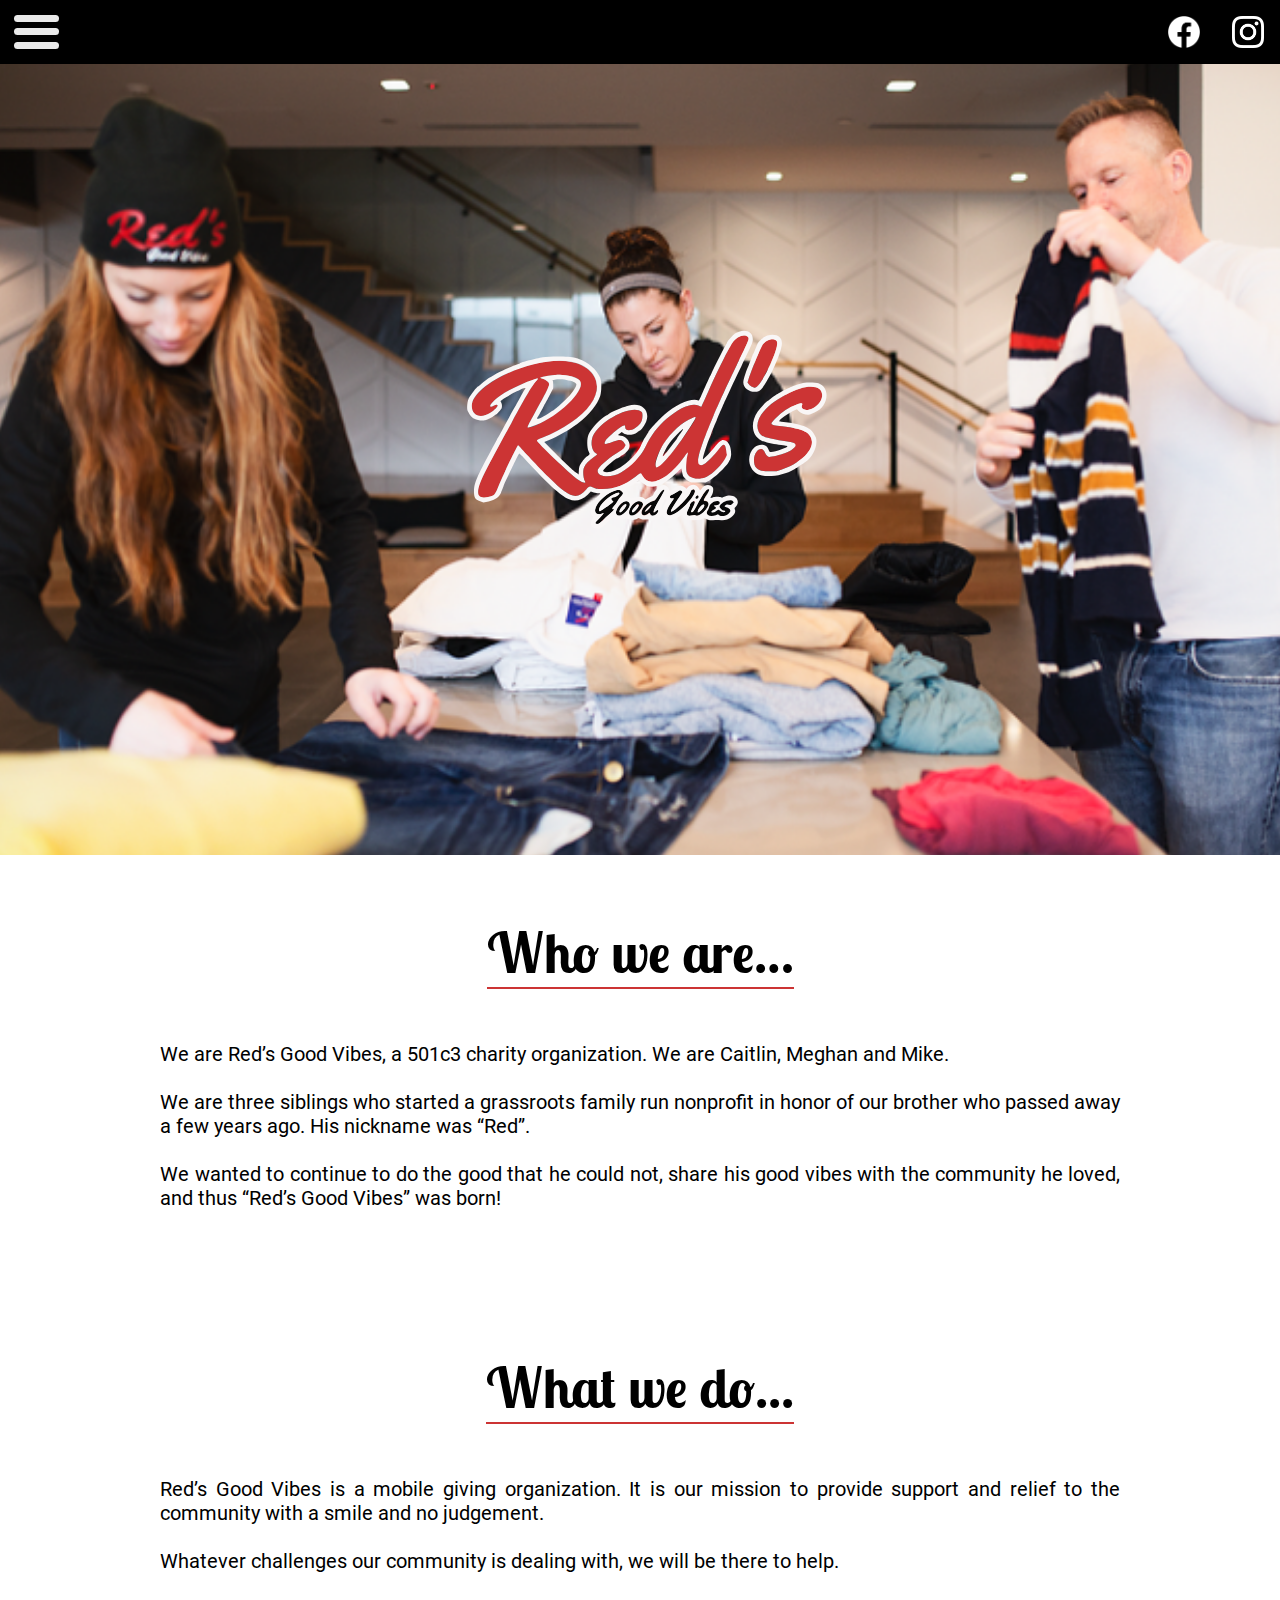
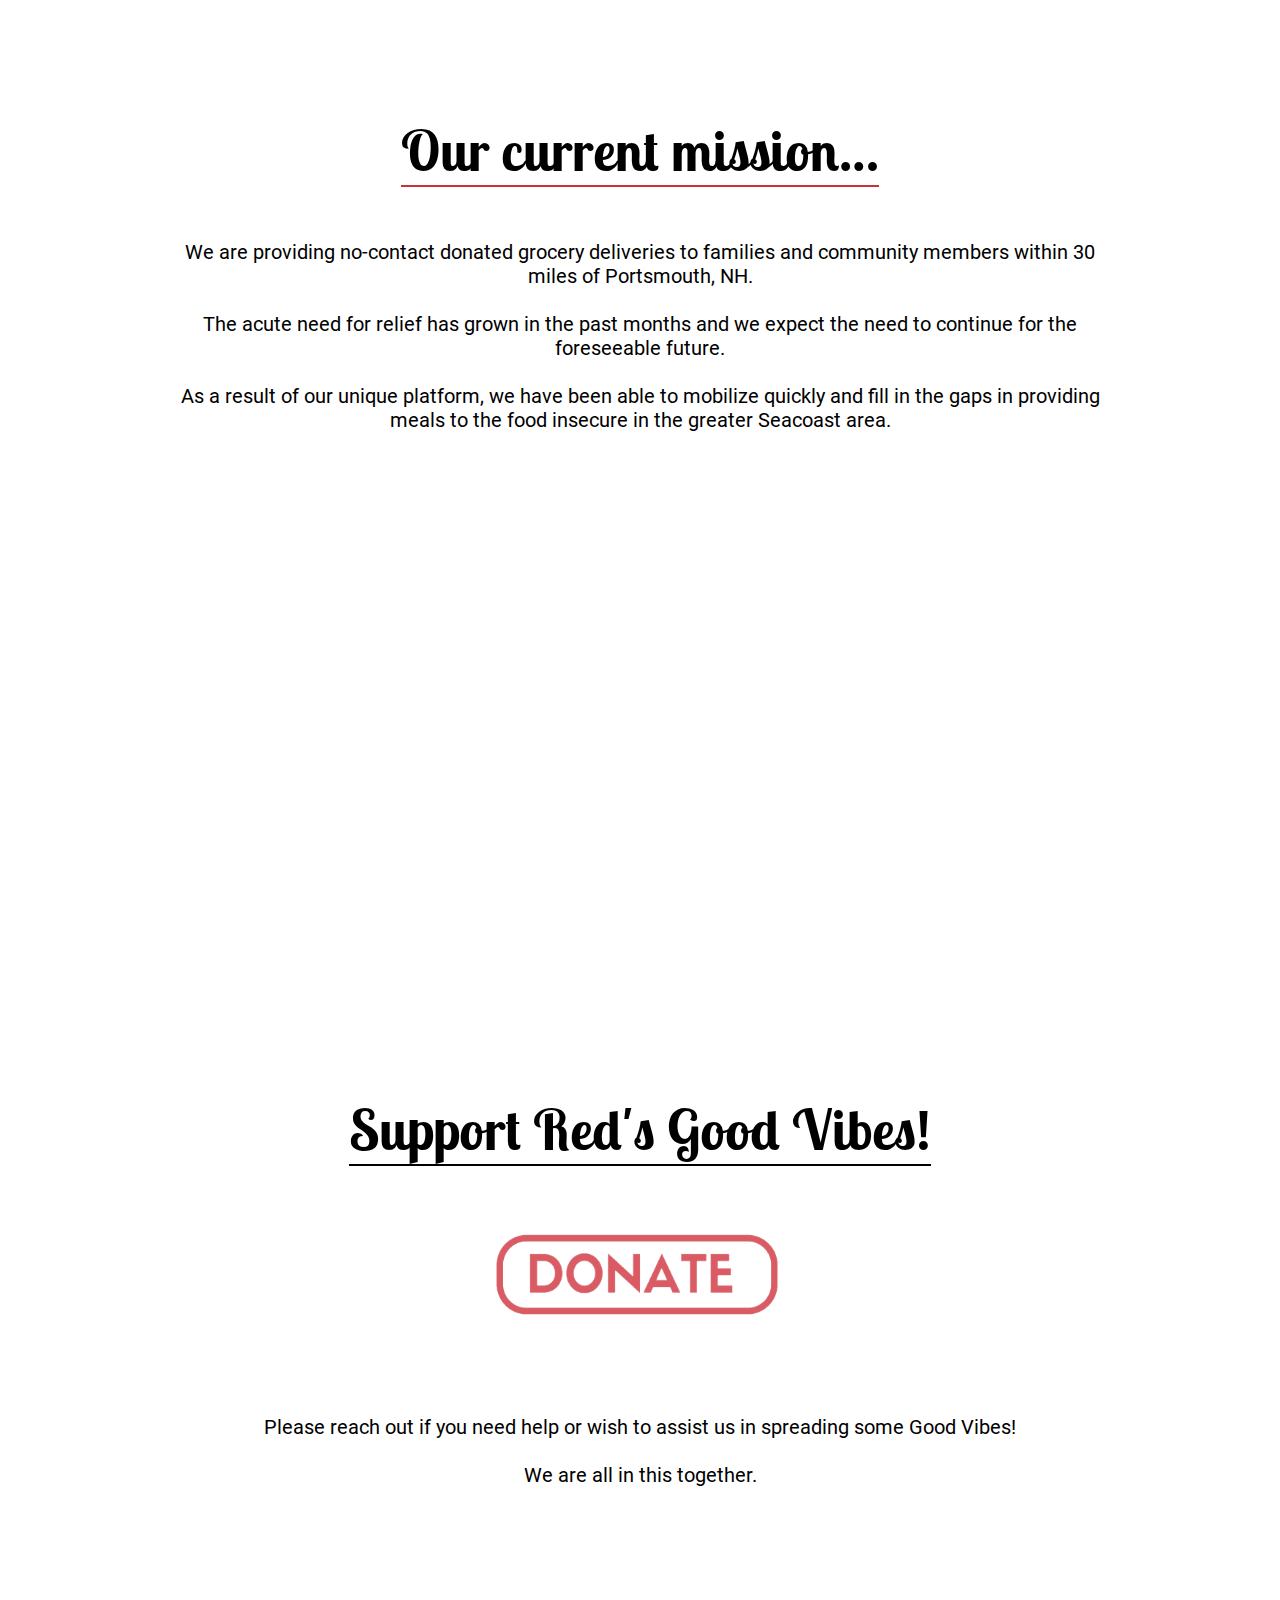
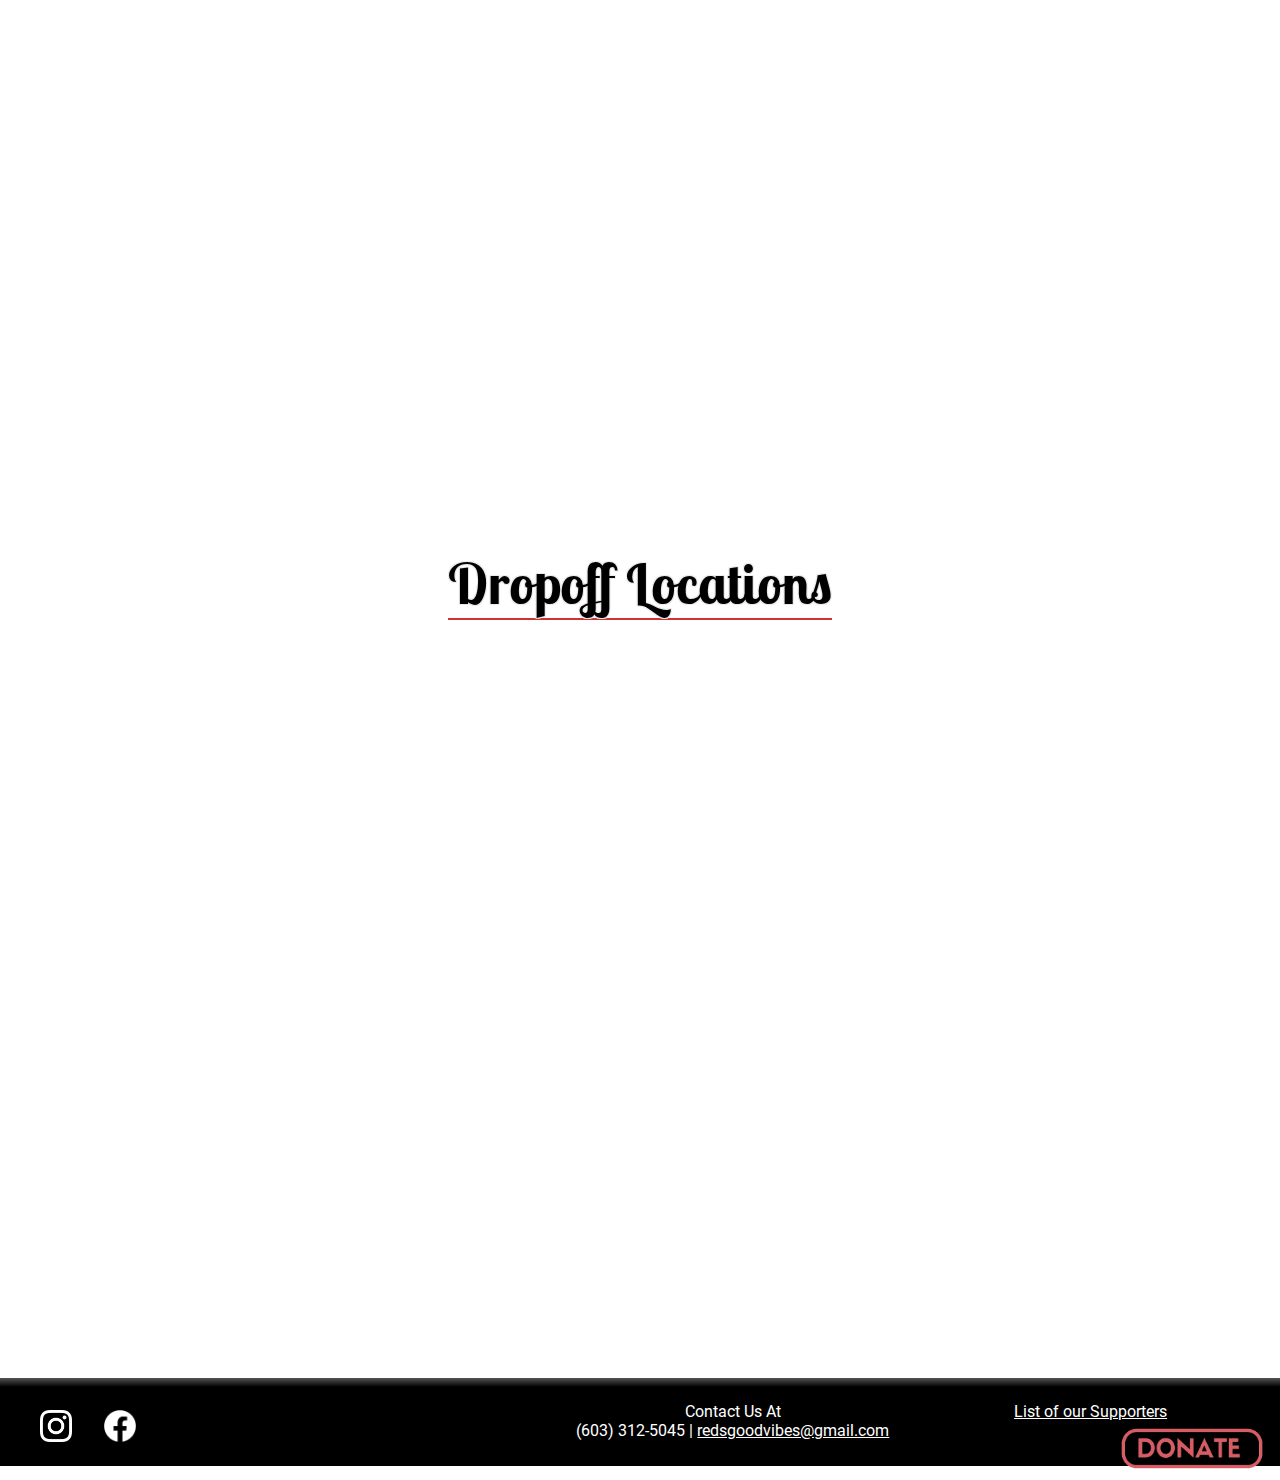
==== docs/view/index.html @ 8ad49513 "updated to current, just need to add pics" ====
<!DOCTYPE html>
<html lang="en">

<head>
	<meta charset="UTF-8">
	<meta name="viewport" content="width=device-width, initial-scale=1.0">
	<link rel="stylesheet" href="../static/css/Rollent.css">
	<link rel="stylesheet" href="../static/css/index.css">
	<link rel="stylesheet" href="../static/css/LobsterTwo.css">
	<link rel="stylesheet" href="../static/css/Roboto.css">
	<script src="../app/jquery-3.3.1.min.js"></script>
	<script src="../static/js/index.js"></script>

	<title>Red's Good Vibes</title>
</head>

<body>
	<div class="header">
		<div class="hamburger">
			<div class="bar1"></div>
			<div class="bar2"></div>
			<div class="bar3"></div>
		</div>
		<div class="socialMedia">
			<a href="https://www.instagram.com/redsgoodvibes/">
				<div class="instagram icon">
					<div class="iconBG">
						<img src="../static/media/instagramLogo.png">
					</div>
				</div>
			</a>
			<a href="https://www.facebook.com/redsgoodvibes/">
				<div class="fb icon">
					<div class="iconBG">
						<img src="../static/media/fbLogo.png">
					</div>
				</div>
			</a>
		</div>
	</div>
	<div class="overlay">
		<div class="menu">
			<a href="#">
				<div class="menuOption">
					<span class="opContent">
						Home
					</span>
				</div>
			</a>
			<a href="#whatIsRedsAnchor">
				<div class="menuOption">
					<div class="opContent">
						About Us
					</div>
				</div>
			</a>
			<a href="#donateAnchor">
				<div class="menuOption">
					<div class="opContent">
						Donate
					</div>
				</div>
			</a>
			<a href="#dropOffAnchor">
				<div class="menuOption">
					<div class="opContent">
						Dropoff Locations
					</div>
				</div>
			</a>
		</div>
	</div>
	<div class="content">
		<div class="parallax img1">
			<div class="logo">
			</div>
			<div id="whatIsRedsAnchor"></div>
		</div>
		<div id="whatIsReds" class="article">
			<div class="articleTitle">
				<h1>Who we are…</h1>
			</div>
			<div class="articleContent">
				We are Red’s Good Vibes, a 501c3 charity organization. We are Caitlin, Meghan and Mike.
				<br></br>
				We are three siblings who started a grassroots family run nonprofit in honor of our brother who passed
				away a few years ago. His nickname was “Red”.
				<br></br>
				We wanted to continue to do the good that he could not, share his good vibes with the community he
				loved, and thus “Red’s Good Vibes” was born!
			</div>
			<div class="articleTitle">
				<h1>What we do...</h1>
			</div>
			<div class="articleContent">
				Red’s Good Vibes is a mobile giving organization. It is our mission to provide support and relief to the
				community with a smile and no judgement.
				<br></br>
				Whatever challenges our community is dealing with, we will be there to help.

			</div>
			<div class="articleTitle">
				<h1>Our current mission…</h1>
			</div>
			<div class="lastarticleContent">
				We are providing no-contact donated grocery deliveries to families and community members within 30 miles
				of Portsmouth, NH.
				<br></br>
				The acute need for relief has grown in the past months and we expect the need to continue for the
				foreseeable future.
				<br></br>
				As a result of our unique platform, we have been able to mobilize quickly and fill in the gaps in
				providing meals to the food insecure in the greater Seacoast area.

			</div>
		</div>
		
		<div class="parallax img3">
			<div id="donateAnchor"></div>
		</div>
		<div id="donateSoon" class="article">
			<div class="articleTitle">
				<h1>Support Red's Good Vibes!</h1>
			</div>
			<div class="lastarticleContent">
				<form action="https://www.paypal.com/cgi-bin/webscr" method="post" target="_blank">
					<input type="hidden" name="cmd" value="_donations" />
					<input type="hidden" name="business" value="redsgoodvibes@gmail.com" />
					<input type="hidden" name="currency_code" value="USD" />
					<input type="image" src="../static/media/donateButton.png" width="300px" border="0" name="submit"
						title="Thanks for your support!" alt="Donate with PayPal button" />
					<img alt="" border="0" src="https://www.paypal.com/en_US/i/scr/pixel.gif" width="1" height="1" />
				</form>
				<div class="mapText">
					Please reach out if you need help or wish to assist us in spreading some Good Vibes!
					<br></br>
					We are all in this together.

				</div>
			</div>
		</div>

		<div class="parallax img2">
			<div id="dropOffAnchor"></div>
		</div>
		<div id="whereWeStop" class="article">
			<div class="articleTitle">
				<h1>Dropoff Locations</h1>
			</div>
			<div class="mapContent">
				<div class="map">
					<iframe src="https://www.google.com/maps/d/u/7/embed?mid=1GthJNAcaEqC97C43DgUKrnaXRtfnz7YV"
						frameborder="0"></iframe>
				</div>
				<div class="mapText">

				</div>
			</div>
		</div>

		<div class="footer">
			<div class="socialMedia2">
				<a href="https://www.instagram.com/redsgoodvibes/">
					<div class="instagram icon">
						<div class="iconBG">
							<img src="../static/media/instagramLogo.png">
						</div>
					</div>
				</a>
				<a href="https://www.facebook.com/redsgoodvibes/">
					<div class="fb icon">
						<div class="iconBG">
							<img src="../static/media/fbLogo.png">
						</div>
					</div>
				</a>
			</div>
			<div class="contact">
				<div>
					Contact Us At
				</div>
				<div>
					(603) 312-5045 | <a href="mailto:redsgoodvibes@gmail.com"
						style="color: white;">redsgoodvibes@gmail.com</a>
				</div>
			</div>
			<div class="supporters">
				<a href="supporters.html" style="color: white;">List of our Supporters</a>
			</div>
			<div class="paypalButton">
				<form action="https://www.paypal.com/cgi-bin/webscr" method="post" target="_blank">
					<input type="hidden" name="cmd" value="_donations" />
					<input type="hidden" name="business" value="redsgoodvibes@gmail.com" />
					<input type="hidden" name="currency_code" value="USD" />
					<input type="image" src="../static/media/donateButton.png" width="150px" border="0" name="submit"
						title="Thanks for your support!" alt="Donate with PayPal button" />
					<img alt="" border="0" src="https://www.paypal.com/en_US/i/scr/pixel.gif" width="1" height="1" />
				</form>
			</div>
		</div>
	</div>
</body>

</html>
---- docs/static/css/Rollent.css ----
@font-face {
    font-family: 'Rollent';
    src: url('../fonts/rollent/Rollent.eot');
    src: url('../fonts/rollent/Rollent.eot?#iefix') format('embedded-opentype'),
        url('../fonts/rollent/Rollent.woff2') format('woff2'),
        url('../fonts/rollent/Rollent.woff') format('woff'),
        url('../fonts/rollent/Rollent.ttf') format('truetype'),
        url('../fonts/rollent/Rollent.svg#Rollent') format('svg');
    font-weight: normal;
    font-style: normal;
}
---- docs/static/css/index.css ----
html{
	height: 100vh;
}

body{
	margin: 0;
	height: 100%;
}
/*body::-webkit-scrollbar {
	display: none;
}*/
body {
	-ms-overflow-style: none;
}

h1{
	font-family: 'Lobster Two';
	font-size: 3.5em;
	display: inline-block;

}

.header{
	height: 4em;
	position: fixed;
	width: 100%;
	top: 0;
	background-color: black;
	z-index: 999;
}



.hamburger{
	height: 100%;
	width: 3.5em;
	top: 12.25%;
	left: .5em;
	cursor: pointer;
	overflow: hidden;
	position: relative;
}

.bar1, .bar2, .bar3 {
	width: 2.8125em;
	height: .42825em;
	background-color: #eaeaea;
	margin: auto;
	margin-top: .42825em;
	transition: 0.4s;
	border-radius: .285em;
}
.change.bar1{
	-webkit-transform: rotate(-45deg) translate(-.6855em, .7em) ;
	transform: rotate(-45deg) translate(-.6855em, .7em) ;
}
.change.bar2{
	opacity: 0;
}
.change.bar3{
	-webkit-transform: rotate(45deg) translate(-.45em, -.5em) ;
	transform: rotate(45deg) translate(-.45em, -.5em);
}

.socialMedia2 .icon{
	float: left;
	padding: 0.5em 1em 1em 1em;
	display: block;
	margin: auto;
}
.socialMedia .icon{
	float: right;
	padding:1em 1em 1em 1em;
	position: absolute;
	top: 0;
	display: block;
}
.socialMedia *{
	transition: .25s;
}
.socialMedia2 *{
	transition: .25s;
}
.icon img{
	background-color: white;
	height: 2em;
	width: 2em;
	padding: 0;
}
.instagram{
	right: 0;
}
.instagram .iconBG{
	height: 2em;
	background: radial-gradient(circle at 30% 107%, #fdf497 0%, #fdf497 5%, #fd5949 45%, #d6249f 60%, #285AEB 90%);
}
.fb{
	right: 4em;
}
.fb .iconBG{
	height: 2em;
	background-color: #4267B2;
}
.icon.instagram:hover img{
	background-color: rgba(255, 255, 255, 0);
}
.icon.fb:hover img{
	background-color: rgba(255, 255, 255, 0);
}
.overlay{
	position: fixed;
	height: 100%;
	top: 4em;
	bottom: 0;
	left: -100%;
	background-color: rgba(0, 0, 0, .5);
	min-width: min-content;
}
.overlay, .overlay *{
	transition: .5s;
	z-index: 998;
}

.overlay.change{
	left: 0;
}

.menu{
	width: 100%;
	background-color: rgb(32, 32, 32);
	padding: .25em;
	display: grid;
	box-sizing: border-box;
	grid-row-gap: .25em;

}
.menu a{
	text-decoration: none;
}
.menuOption{
	height: fit-content;
	width: 100%;
	min-width: max-content;
	margin: auto;
	margin-bottom: .2em;
	background-color: #CC3434;
	text-align: center;
	box-sizing: border-box;
	padding: .35em;
}
.menuOptionSupporters{
	height: fit-content;
	width: 11.7em;
	min-width: max-content;
	margin: auto;
	margin-bottom: .2em;
	background-color: #CC3434;
	text-align: center;
	box-sizing: border-box;
	padding: .35em;
}

.opContent{
	display: inline-block;
	font-size: 1.25em;
	color: white;
	font-family: Verdana, Geneva, Tahoma, sans-serif;
}


.logo{
	background-attachment: scroll;
	display: block;
	background-image: url("../media/redsLogo.svg");
	background-repeat: no-repeat;
	background-size: cover;
	margin: auto;
	margin-top: calc(calc(100vh - 25em) / 2);
	margin-bottom: calc(calc(90vh - 25em) / 2);
	width: 25em;
	height: 25em;
}

.parallax{
	/* Full height */
	height: 100%;
	width: 100%;
	box-sizing: border-box;
	

	/* Create the parallax scrolling effect */
	background-attachment: fixed;
	background-position: center;
	background-repeat: no-repeat;
	background-size: cover;
}
.img1{
	background-image: url('../media/web5.png');
	/*padding-top: calc(calc(100vh - 25em) / 2);*/
	contain: content;
	
}
.img2{
	background-image: url('../media/web2.png');
	padding-top: 35em;
}
.img3{
	background-image: url('../media/web9.png');
	padding-top: 35em;
	filter: blur(1px);
  -webkit-filter: blur(1px);
}

/*Article style*/

.article{
	width: 100%;
	min-height: 20em;
	height: fit-content;
}

.articleTitle{
	margin: auto;
	display: block;
	margin-bottom: 1em;
	width: max-content;
	padding-top: 1.5em;
}

.articleTitle h1{
	border-bottom: 2px solid;
}

.articleContent{
	font-size: 1.25em;
	width:75%;
	margin: auto;
	padding-bottom: 4em;
	text-align: justify;
	font-family: 'Roboto';
}
.lastarticleContent{
	font-size: 1.25em;
	width:75%;
	margin: auto;
	padding-bottom: 2em;
	text-align: center;
	font-family: 'Roboto';
}

#whatIsReds.article{
	color: black;
	background-color: white;
}
#whatIsReds .articleTitle h1{
	border-color: #CC3434;
}

#whereWeStop.article{
	color: black;
	background-color: white;
}
#whereWeStop .articleTitle h1{
	border-color: #CC3434;
	color: black;
	text-shadow: 1px 1px #eaeaea, -1px -1px #eaeaea, -1px 1px #eaeaea, 1px -1px #eaeaea;


}

.map{
	position: relative;
	padding-top: 50%;
	width: 80%;
	padding-left: 7%;
}

.map iframe{
	position: absolute;
	top: 0;
	width: 100%;
	height: 100%;
	z-index: 0;
}

.mapText{
	margin-top: 4em;
	width: 100%;
	height: fit-content;
}

.footer{
	height: 2.5em;
	width: 97.5%;
	background: linear-gradient(#555 0%, black 10%);
	padding: 1.5em;
	margin-top: 4em;
}

.paypalButton{
	float: right;
}

.contact{
	margin-left: 34%;
	float: left;
	text-align: center;
	font-family: 'Roboto';
	color: white;
}

.supporters{
	margin-left: 10%;
	float: left;
	text-align: center;
	font-family: 'Roboto';
	color: white;
}
---- docs/static/css/LobsterTwo.css ----
@font-face {
    font-family: 'Lobster Two';
    src: url('../fonts/Lobster_Two/LobsterTwo-Bold.ttf') format('truetype'),
        url('../fonts/Lobster_Two/LobsterTwo-BoldItalic.ttf') format('truetype'),
        url('../fonts/Lobster_Two/LobsterTwo-Italic.ttf') format('truetype'),
        url('../fonts/Lobster_Two/LobsterTwo-Regular.ttf') format('truetype');
    font-weight: normal;
    font-style: normal;
}
---- docs/static/css/Roboto.css ----
@font-face {
    font-family: 'Roboto';
    src: url('../fonts/Roboto/Roboto-Regular.ttf') format('truetype');
}
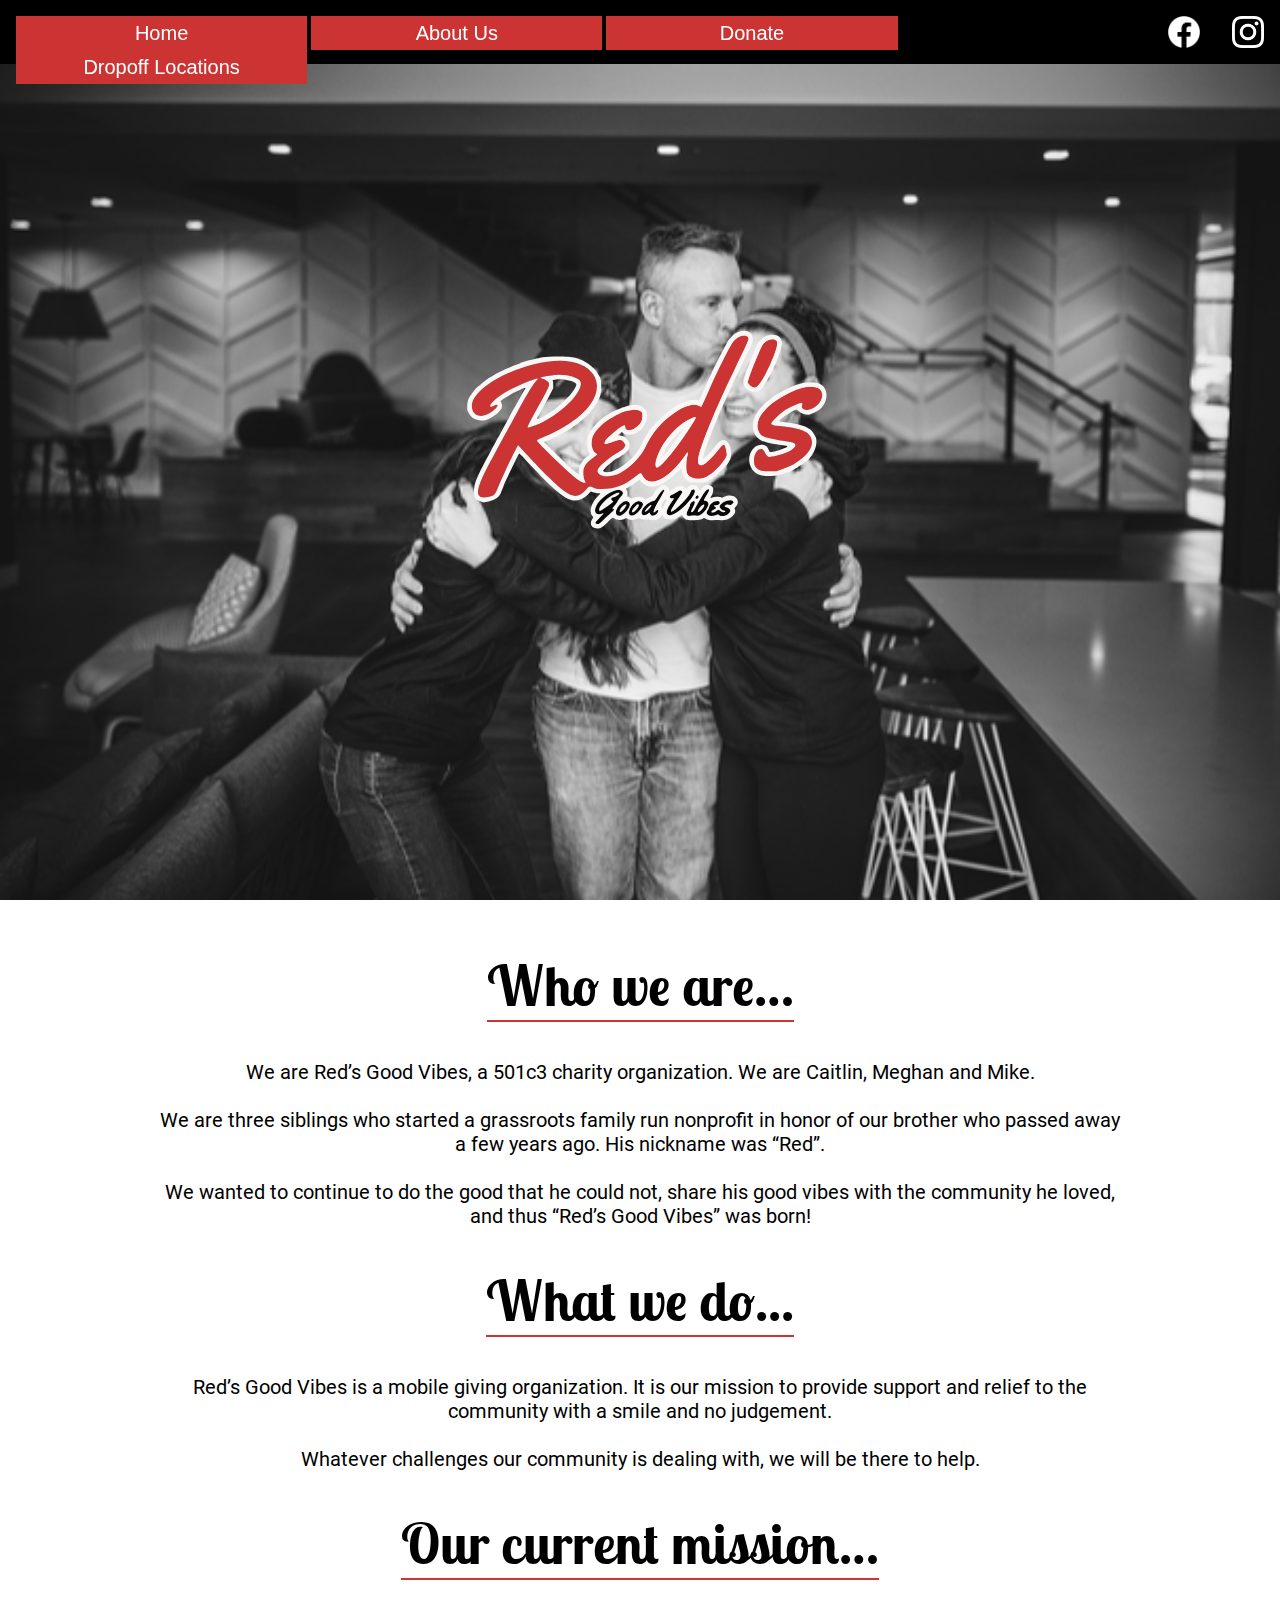
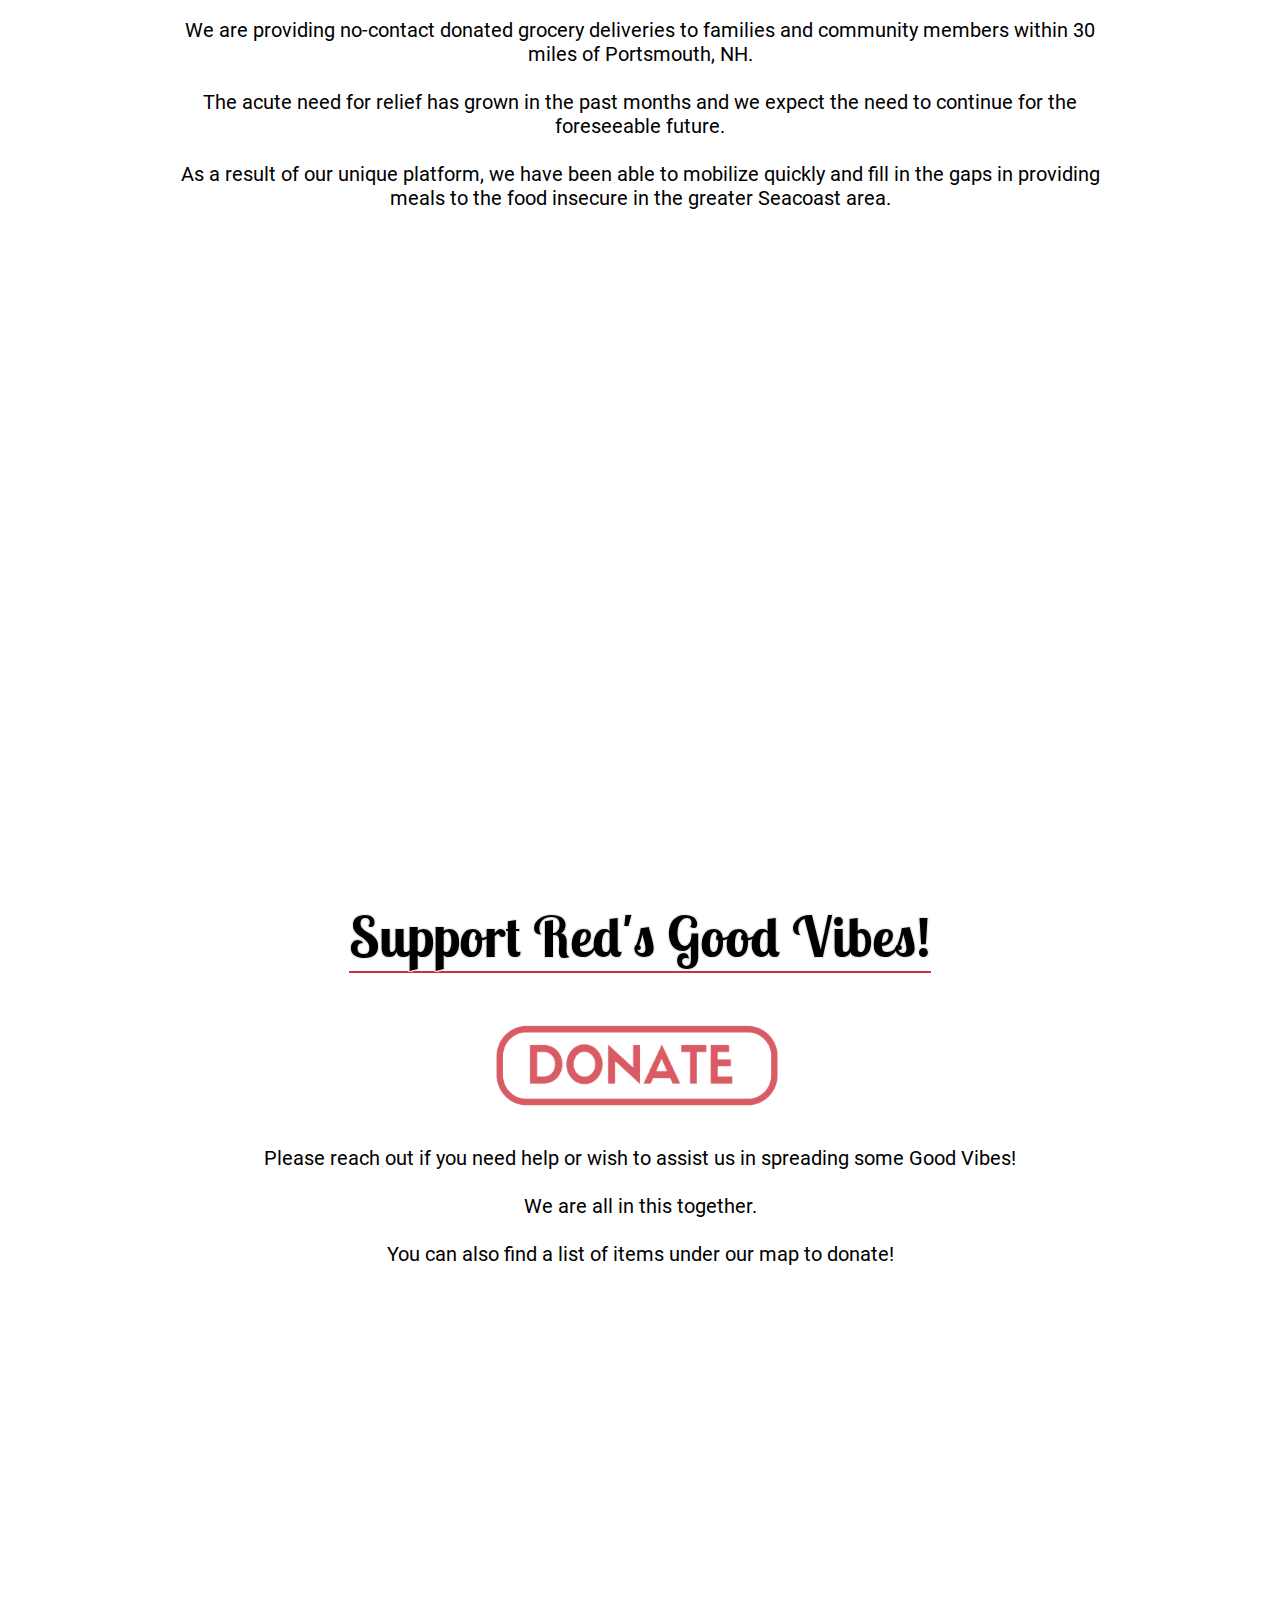
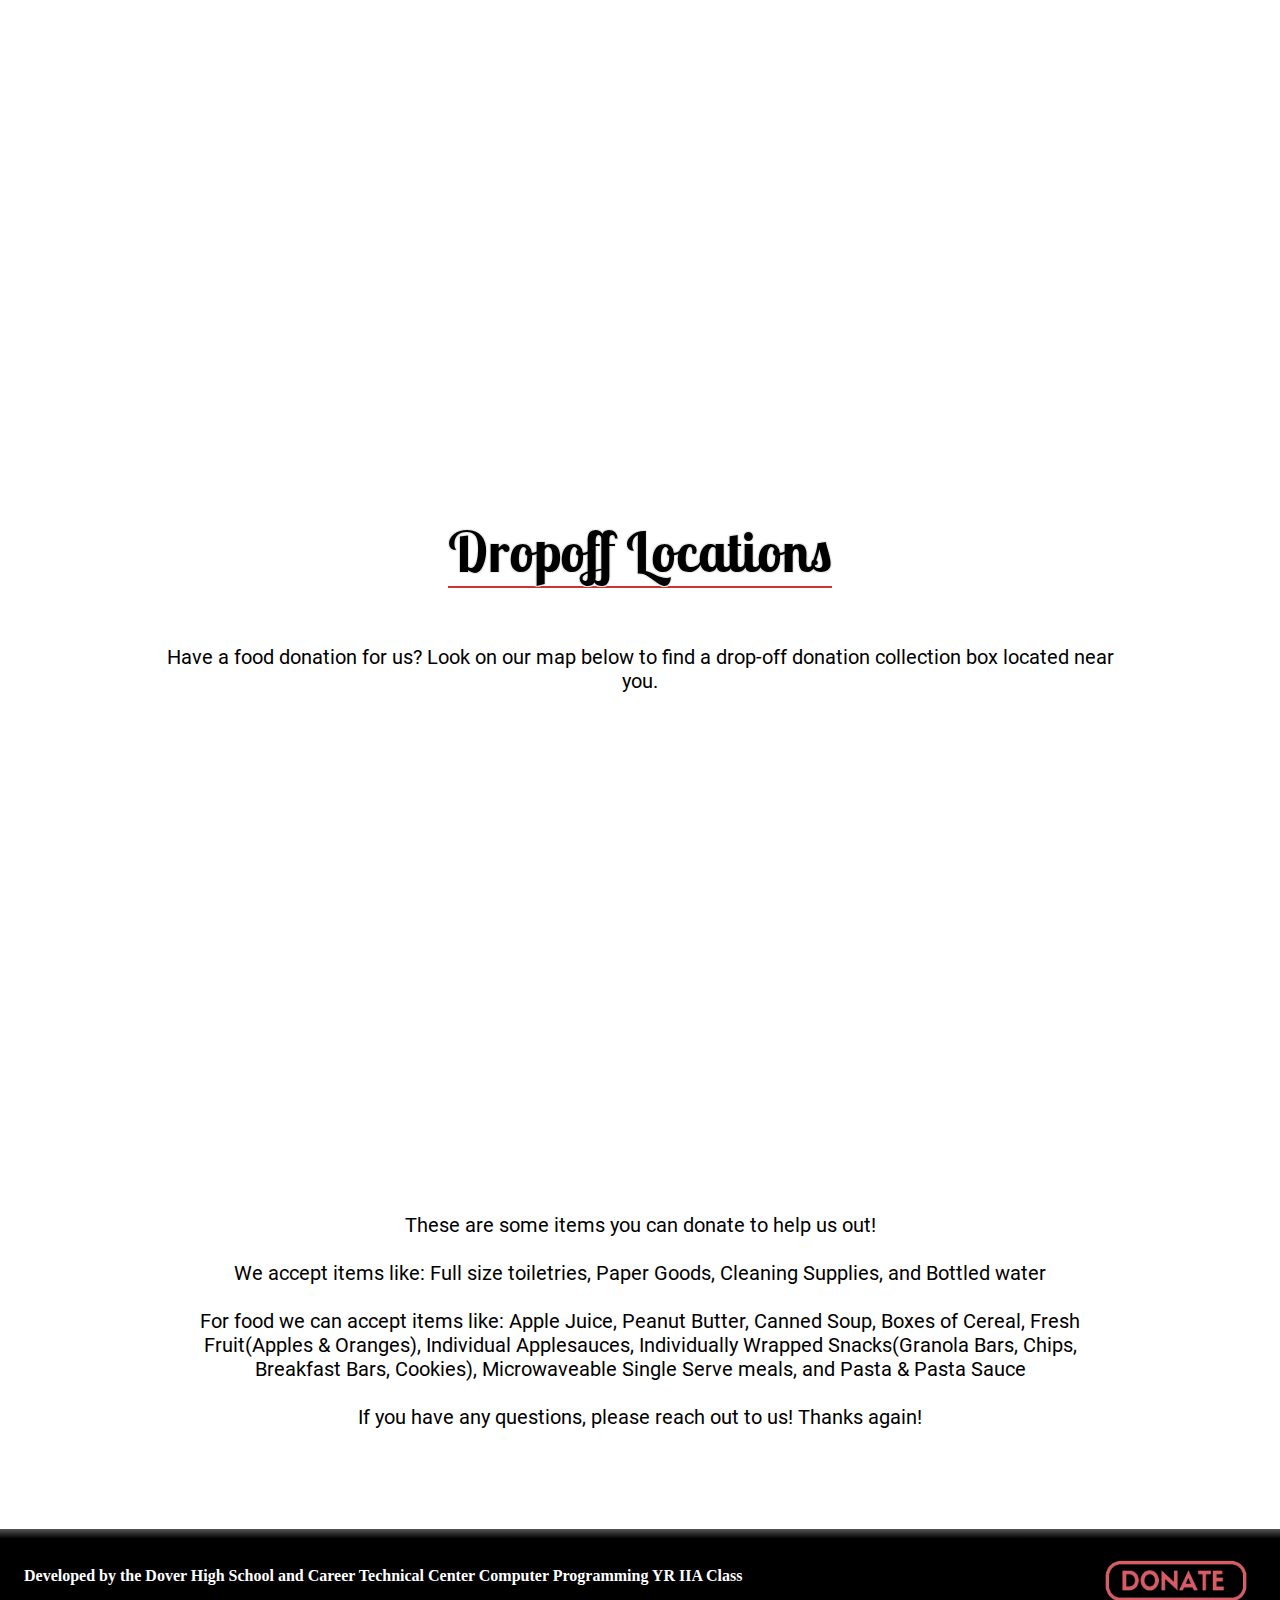
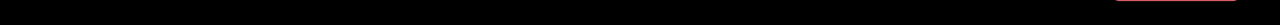
==== commit 0b8db8db: "Revert "updated to current, just need to add pics"" ====
--- a/docs/view/index.html
+++ b/docs/view/index.html
@@ -16,11 +16,40 @@
 
 <body>
 	<div class="header">
-		<div class="hamburger">
+		<!--<div class="hamburger">
 			<div class="bar1"></div>
 			<div class="bar2"></div>
 			<div class="bar3"></div>
-		</div>
+		</div> -->
+		<div class="menu">
+			<a href="#">
+				<div class="menuOption">
+					<span class="opContent">
+						Home
+					</span>
+				</div>
+			</a>
+			<a href="#whatIsRedsAnchor">
+				<div class="menuOption">
+					<div class="opContent">
+						About Us
+					</div>
+				</div>
+			</a>
+			<a href="#donateAnchor">
+					<div class="menuOption">
+						<div class="opContent">
+							Donate
+						</div>
+					</div>
+				</a>
+			<a href="#dropOffAnchor">
+				<div class="menuOption">
+					<div class="opContent">
+						Dropoff Locations
+					</div>
+				</div>
+			</a>
 		<div class="socialMedia">
 			<a href="https://www.instagram.com/redsgoodvibes/">
 				<div class="instagram icon">
@@ -38,37 +67,9 @@
 			</a>
 		</div>
 	</div>
-	<div class="overlay">
-		<div class="menu">
-			<a href="#">
-				<div class="menuOption">
-					<span class="opContent">
-						Home
-					</span>
-				</div>
-			</a>
-			<a href="#whatIsRedsAnchor">
-				<div class="menuOption">
-					<div class="opContent">
-						About Us
-					</div>
-				</div>
-			</a>
-			<a href="#donateAnchor">
-				<div class="menuOption">
-					<div class="opContent">
-						Donate
-					</div>
-				</div>
-			</a>
-			<a href="#dropOffAnchor">
-				<div class="menuOption">
-					<div class="opContent">
-						Dropoff Locations
-					</div>
-				</div>
-			</a>
-		</div>
+	<!--<div class="overlay">
+		
+		</div> -->
 	</div>
 	<div class="content">
 		<div class="parallax img1">
@@ -100,30 +101,26 @@
 
 			</div>
 			<div class="articleTitle">
-				<h1>Our current mission…</h1>
-			</div>
-			<div class="lastarticleContent">
-				We are providing no-contact donated grocery deliveries to families and community members within 30 miles
-				of Portsmouth, NH.
-				<br></br>
-				The acute need for relief has grown in the past months and we expect the need to continue for the
-				foreseeable future.
-				<br></br>
-				As a result of our unique platform, we have been able to mobilize quickly and fill in the gaps in
-				providing meals to the food insecure in the greater Seacoast area.
-
-			</div>
+					<h1>Our current mission…</h1>
+				</div>
+				<div class="lastarticleContent">
+					We are providing no-contact donated grocery deliveries to families and community members within 30 miles of Portsmouth, NH.  
+					<br></br>
+					The acute need for relief has grown in the past months and we expect the need to continue for the foreseeable future.
+					<br></br>
+					As a result of our unique platform, we have been able to mobilize quickly and fill in the gaps in providing meals to the food insecure in the greater Seacoast area.  
+	
+				</div>
 		</div>
-		
-		<div class="parallax img3">
-			<div id="donateAnchor"></div>
+		<div class="parallax img2">
+				<div id="donateAnchor"></div>
 		</div>
 		<div id="donateSoon" class="article">
 			<div class="articleTitle">
 				<h1>Support Red's Good Vibes!</h1>
 			</div>
 			<div class="lastarticleContent">
-				<form action="https://www.paypal.com/cgi-bin/webscr" method="post" target="_blank">
+				<form action="https://www.paypal.com/cgi-bin/webscr" method="post" target="_top">
 					<input type="hidden" name="cmd" value="_donations" />
 					<input type="hidden" name="business" value="redsgoodvibes@gmail.com" />
 					<input type="hidden" name="currency_code" value="USD" />
@@ -132,15 +129,20 @@
 					<img alt="" border="0" src="https://www.paypal.com/en_US/i/scr/pixel.gif" width="1" height="1" />
 				</form>
 				<div class="mapText">
-					Please reach out if you need help or wish to assist us in spreading some Good Vibes!
-					<br></br>
-					We are all in this together.
-
+						Please reach out if you need help or wish to assist us in spreading some Good Vibes!
+						<br></br>
+						We are all in this together.
+						<br></br>
+						You can also find a list of items under our map to donate!
+					   
 				</div>
 			</div>
 		</div>
 
-		<div class="parallax img2">
+
+
+
+		<div class="parallax img3">
 			<div id="dropOffAnchor"></div>
 		</div>
 		<div id="whereWeStop" class="article">
@@ -148,47 +150,28 @@
 				<h1>Dropoff Locations</h1>
 			</div>
 			<div class="mapContent">
+				<div class="mapText">
+					Have a food donation for us? Look on our map below to find a drop-off donation collection box located near you. 
+				</div>
 				<div class="map">
 					<iframe src="https://www.google.com/maps/d/u/7/embed?mid=1GthJNAcaEqC97C43DgUKrnaXRtfnz7YV"
 						frameborder="0"></iframe>
 				</div>
 				<div class="mapText">
-
+					These are some items you can donate to help us out!
+					<br></br>
+					We accept items like: Full size toiletries, Paper Goods, Cleaning Supplies, and Bottled water
+					<br></br>
+					For food we can accept items like: Apple Juice, Peanut Butter, Canned Soup, Boxes of Cereal, Fresh Fruit(Apples & Oranges), Individual Applesauces, Individually Wrapped Snacks(Granola Bars, Chips, Breakfast Bars, Cookies), Microwaveable Single Serve meals, and Pasta & Pasta Sauce 
+					<br></br>
+					If you have any questions, please reach out to us! Thanks again!
 				</div>
 			</div>
 		</div>
-
 		<div class="footer">
-			<div class="socialMedia2">
-				<a href="https://www.instagram.com/redsgoodvibes/">
-					<div class="instagram icon">
-						<div class="iconBG">
-							<img src="../static/media/instagramLogo.png">
-						</div>
-					</div>
-				</a>
-				<a href="https://www.facebook.com/redsgoodvibes/">
-					<div class="fb icon">
-						<div class="iconBG">
-							<img src="../static/media/fbLogo.png">
-						</div>
-					</div>
-				</a>
-			</div>
-			<div class="contact">
-				<div>
-					Contact Us At
-				</div>
-				<div>
-					(603) 312-5045 | <a href="mailto:redsgoodvibes@gmail.com"
-						style="color: white;">redsgoodvibes@gmail.com</a>
-				</div>
-			</div>
-			<div class="supporters">
-				<a href="supporters.html" style="color: white;">List of our Supporters</a>
-			</div>
+			<h2>Developed by the Dover High School and Career Technical Center Computer Programming YR IIA Class </h2>
 			<div class="paypalButton">
-				<form action="https://www.paypal.com/cgi-bin/webscr" method="post" target="_blank">
+				<form action="https://www.paypal.com/cgi-bin/webscr" method="post" target="_top">
 					<input type="hidden" name="cmd" value="_donations" />
 					<input type="hidden" name="business" value="redsgoodvibes@gmail.com" />
 					<input type="hidden" name="currency_code" value="USD" />
--- a/docs/static/css/index.css
+++ b/docs/static/css/index.css
@@ -20,6 +20,13 @@
 
 }
 
+h2{
+	font-size: 1em;
+	display: inline-block;
+	color:white;
+
+}
+
 .header{
 	height: 4em;
 	position: fixed;
@@ -27,10 +34,11 @@
 	top: 0;
 	background-color: black;
 	z-index: 999;
-}
-
-
-
+	
+}
+
+
+/*
 .hamburger{
 	height: 100%;
 	width: 3.5em;
@@ -62,12 +70,7 @@
 	transform: rotate(45deg) translate(-.45em, -.5em);
 }
 
-.socialMedia2 .icon{
-	float: left;
-	padding: 0.5em 1em 1em 1em;
-	display: block;
-	margin: auto;
-}
+*/
 .socialMedia .icon{
 	float: right;
 	padding:1em 1em 1em 1em;
@@ -78,9 +81,6 @@
 .socialMedia *{
 	transition: .25s;
 }
-.socialMedia2 *{
-	transition: .25s;
-}
 .icon img{
 	background-color: white;
 	height: 2em;
@@ -107,6 +107,7 @@
 .icon.fb:hover img{
 	background-color: rgba(255, 255, 255, 0);
 }
+/*
 .overlay{
 	position: fixed;
 	height: 100%;
@@ -124,15 +125,13 @@
 .overlay.change{
 	left: 0;
 }
-
+*/
 .menu{
-	width: 100%;
-	background-color: rgb(32, 32, 32);
-	padding: .25em;
-	display: grid;
+	width: 90.5%;
+	height: 4em;
+	padding:1em 1em 1em 1em;
+	display: inline-block;
 	box-sizing: border-box;
-	grid-row-gap: .25em;
-
 }
 .menu a{
 	text-decoration: none;
@@ -140,27 +139,16 @@
 .menuOption{
 	height: fit-content;
 	width: 100%;
-	min-width: max-content;
 	margin: auto;
 	margin-bottom: .2em;
 	background-color: #CC3434;
 	text-align: center;
-	box-sizing: border-box;
 	padding: .35em;
-}
-.menuOptionSupporters{
-	height: fit-content;
-	width: 11.7em;
-	min-width: max-content;
-	margin: auto;
-	margin-bottom: .2em;
-	background-color: #CC3434;
-	text-align: center;
-	box-sizing: border-box;
-	padding: .35em;
+	display: table-cell;
 }
 
 .opContent{
+	width: 14em;
 	display: inline-block;
 	font-size: 1.25em;
 	color: white;
@@ -195,20 +183,22 @@
 	background-size: cover;
 }
 .img1{
-	background-image: url('../media/web5.png');
+	background-image: url('../media/web11 bw.png');
 	/*padding-top: calc(calc(100vh - 25em) / 2);*/
 	contain: content;
 	
 }
 .img2{
-	background-image: url('../media/web2.png');
-	padding-top: 35em;
-}
-.img3{
-	background-image: url('../media/web9.png');
+	background-image: url('../media/web5.png');
 	padding-top: 35em;
 	filter: blur(1px);
-  -webkit-filter: blur(1px);
+  	-webkit-filter: blur(1px);
+}
+.img3{
+	background-image: url('../media/web2.png');
+	padding-top: 45em;
+	filter: blur(1px);
+  	-webkit-filter: blur(1px);
 }
 
 /*Article style*/
@@ -222,9 +212,7 @@
 .articleTitle{
 	margin: auto;
 	display: block;
-	margin-bottom: 1em;
-	width: max-content;
-	padding-top: 1.5em;
+	width: max-content; 
 }
 
 .articleTitle h1{
@@ -235,19 +223,40 @@
 	font-size: 1.25em;
 	width:75%;
 	margin: auto;
+	text-align: center;
+	font-family: 'Roboto';
+}
+.lastarticleContent{
+	font-size: 1.25em;
+	width:75%;
+	margin: auto;
+	padding-bottom: 2em;
+	text-align: center;
+	font-family: 'Roboto';
+}
+
+.mapContent{
+	font-size: 1.25em;
+	width:75%;
+	margin: auto;
 	padding-bottom: 4em;
 	text-align: justify;
 	font-family: 'Roboto';
 }
-.lastarticleContent{
-	font-size: 1.25em;
-	width:75%;
-	margin: auto;
-	padding-bottom: 2em;
-	text-align: center;
-	font-family: 'Roboto';
-}
-
+
+#whatIsRedsAnchor{
+	visibility: hidden;
+	padding-bottom: 4.5%;
+}
+#dropOffAnchor{
+	visibility: hidden;
+	padding-bottom: 2.5%;
+}
+
+#donateAnchor{
+	visibility: hidden;
+	padding-bottom: 4.2%;
+}
 #whatIsReds.article{
 	color: black;
 	background-color: white;
@@ -264,15 +273,17 @@
 	border-color: #CC3434;
 	color: black;
 	text-shadow: 1px 1px #eaeaea, -1px -1px #eaeaea, -1px 1px #eaeaea, 1px -1px #eaeaea;
-
-
+}
+#donateSoon .articleTitle h1{
+	border-color: #CC3434;
+	color: black;
+	text-shadow: 1px 1px #eaeaea, -1px -1px #eaeaea, -1px 1px #eaeaea, 1px -1px #eaeaea;
 }
 
 .map{
 	position: relative;
 	padding-top: 50%;
-	width: 80%;
-	padding-left: 7%;
+	width: 100%;
 }
 
 .map iframe{
@@ -284,35 +295,21 @@
 }
 
 .mapText{
-	margin-top: 4em;
+	margin-top: 1em;
 	width: 100%;
 	height: fit-content;
+	margin-bottom: 1em;
+	text-align: center;
 }
 
 .footer{
-	height: 2.5em;
-	width: 97.5%;
+	height: 6em;
+	width: 100%;
 	background: linear-gradient(#555 0%, black 10%);
+	box-sizing: border-box;
 	padding: 1.5em;
-	margin-top: 4em;
 }
 
 .paypalButton{
 	float: right;
-}
-
-.contact{
-	margin-left: 34%;
-	float: left;
-	text-align: center;
-	font-family: 'Roboto';
-	color: white;
-}
-
-.supporters{
-	margin-left: 10%;
-	float: left;
-	text-align: center;
-	font-family: 'Roboto';
-	color: white;
 }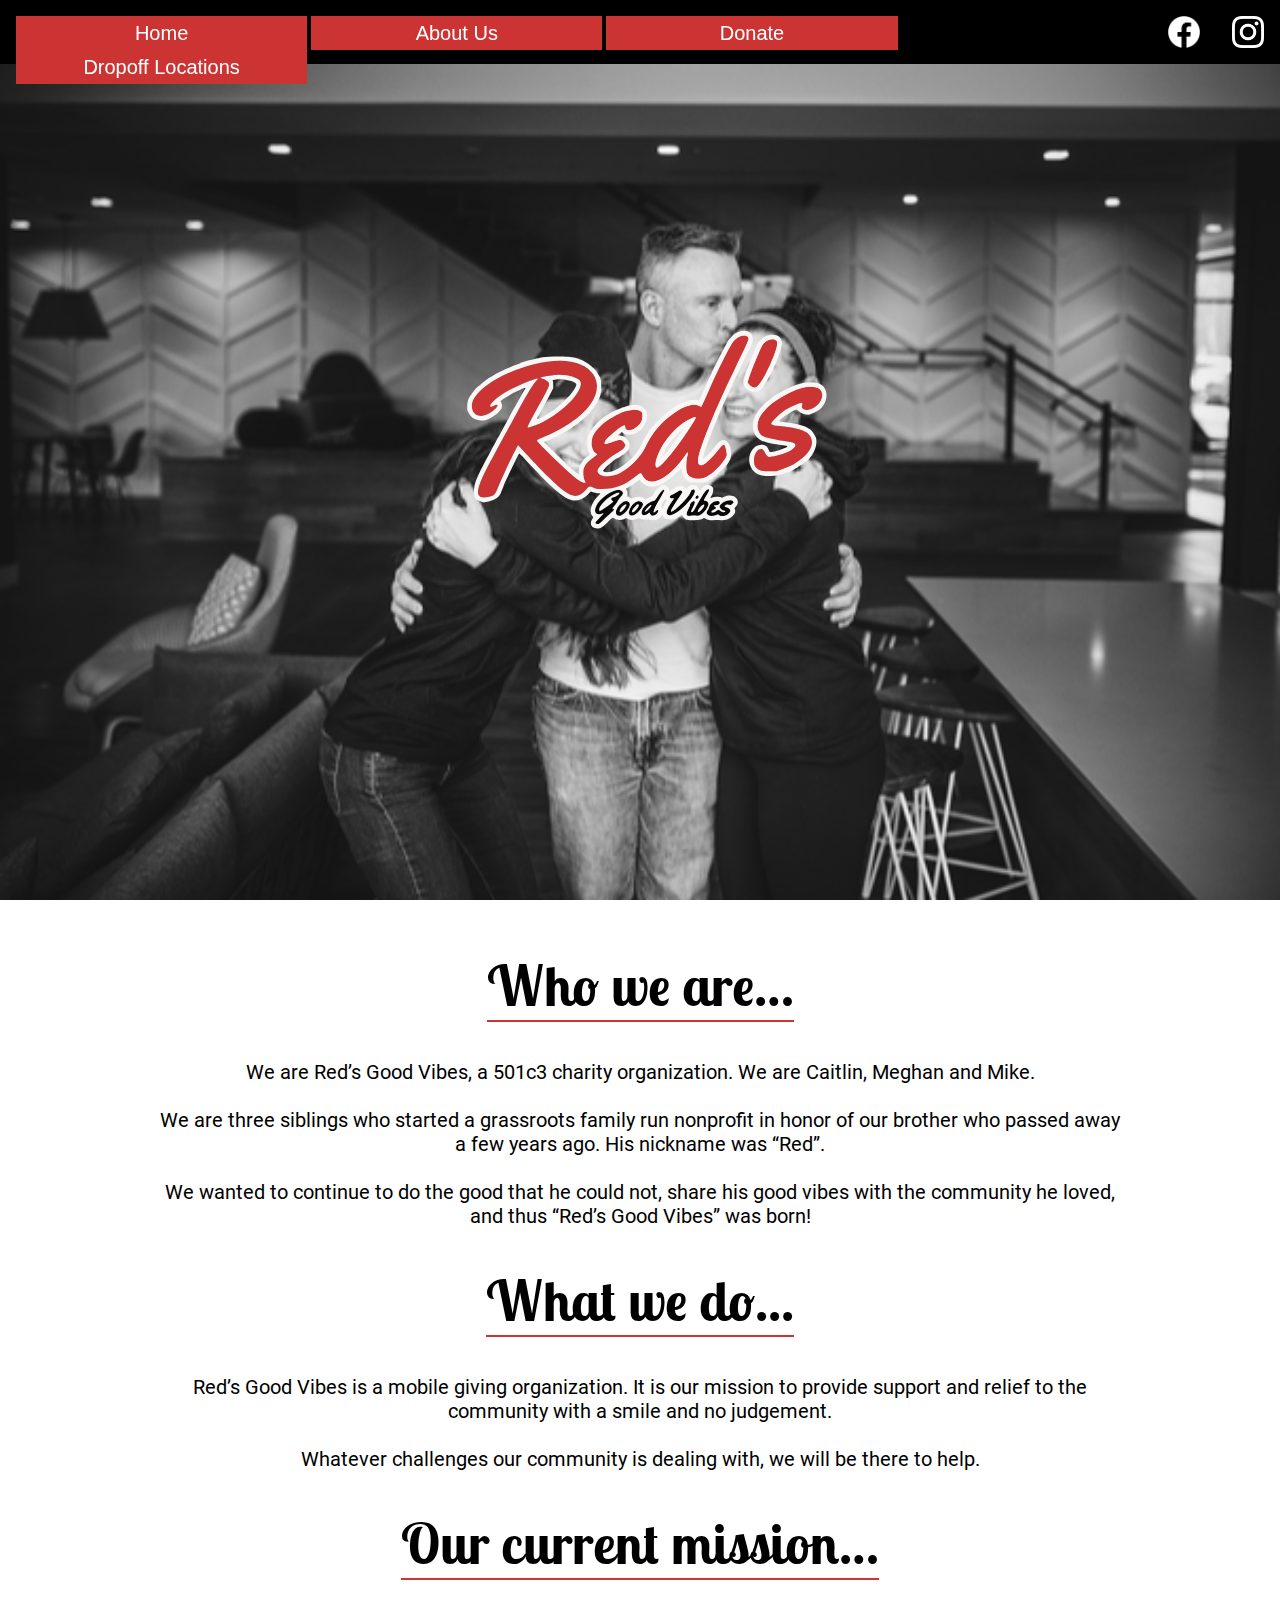
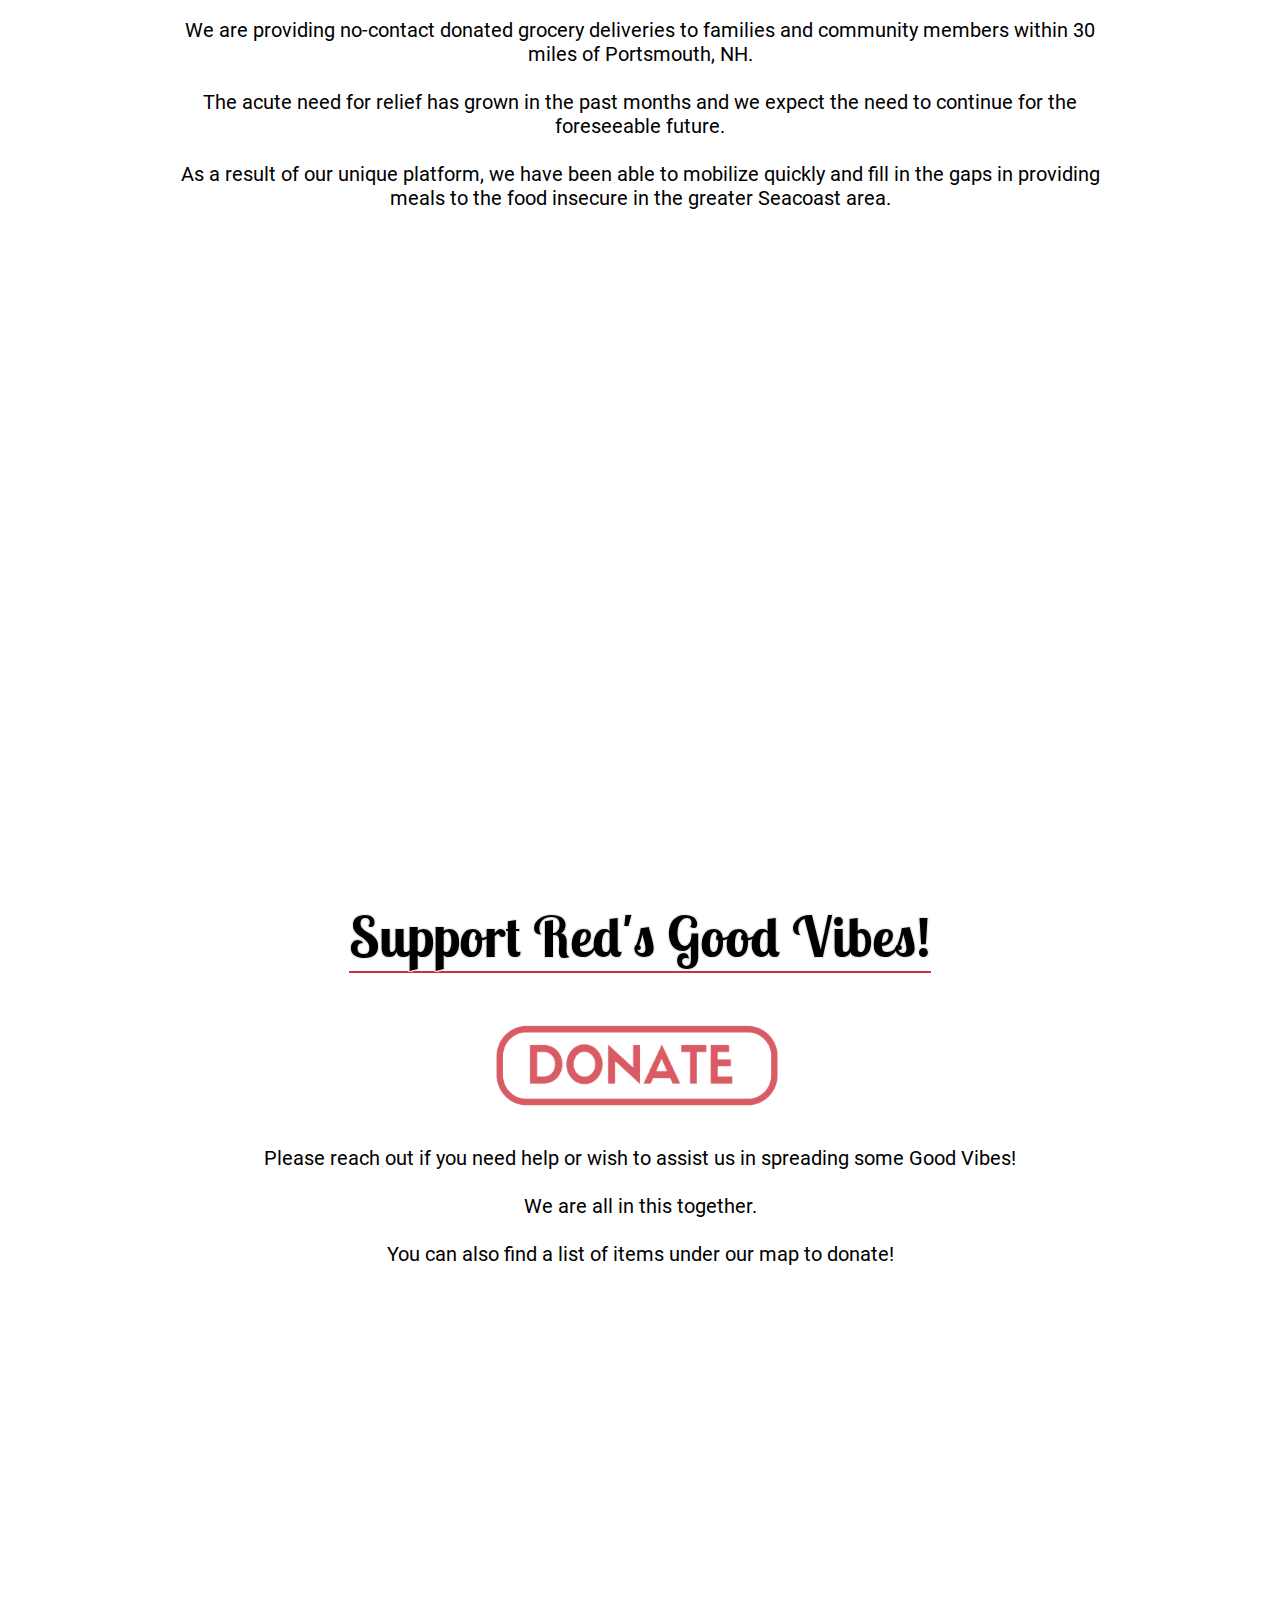
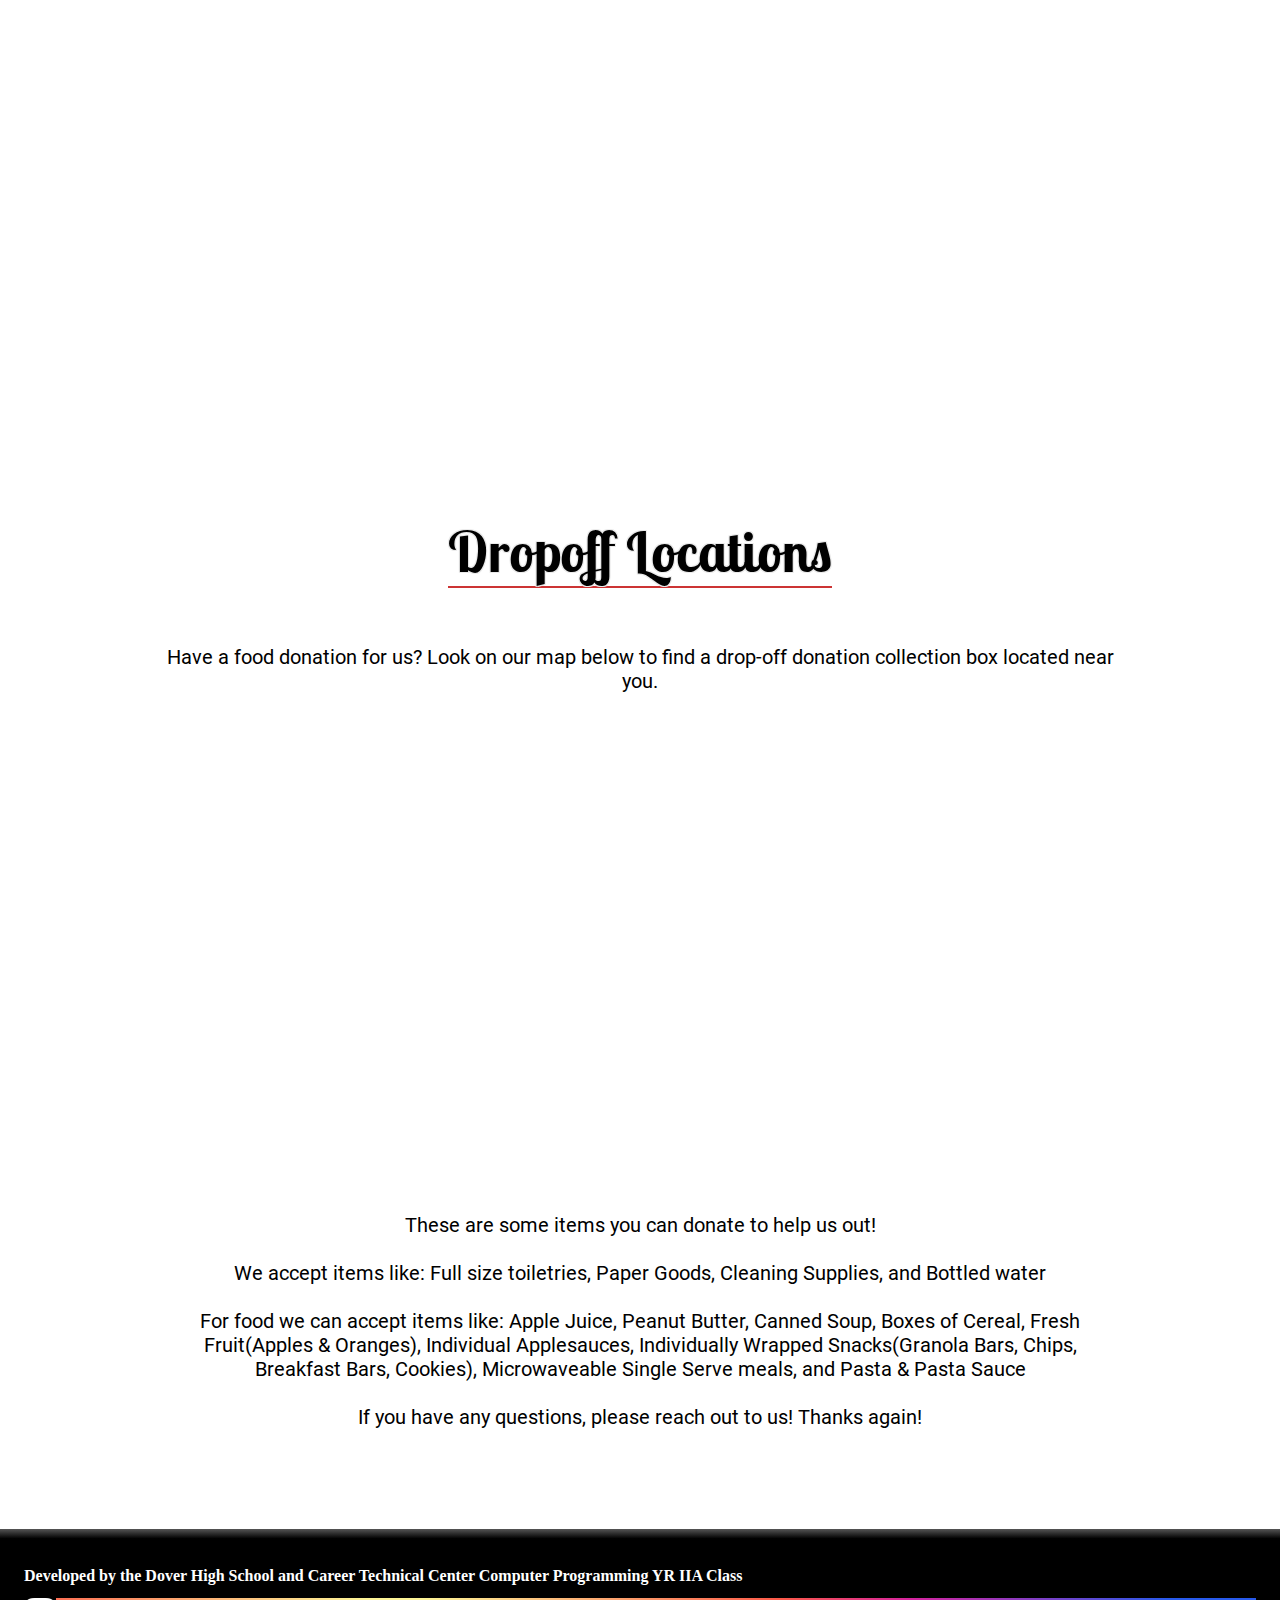
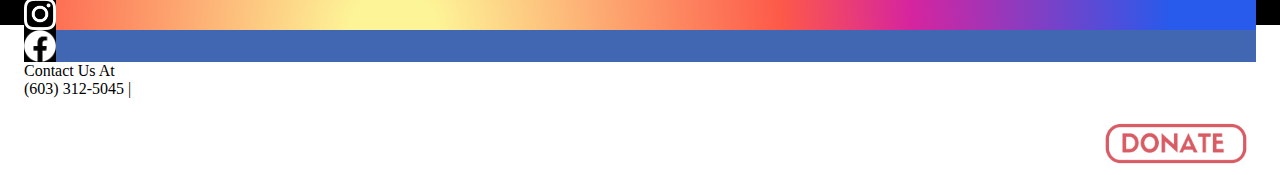
==== commit 03a93477: "fixed..." ====
--- a/docs/view/index.html
+++ b/docs/view/index.html
@@ -169,9 +169,39 @@
 			</div>
 		</div>
 		<div class="footer">
+
 			<h2>Developed by the Dover High School and Career Technical Center Computer Programming YR IIA Class </h2>
+
+			<div class="socialMedia2">
+				<a href="https://www.instagram.com/redsgoodvibes/">
+					<div class="instagram icon">
+						<div class="iconBG">
+							<img src="../static/media/instagramLogo.png">
+						</div>
+					</div>
+				</a>
+				<a href="https://www.facebook.com/redsgoodvibes/">
+					<div class="fb icon">
+						<div class="iconBG">
+							<img src="../static/media/fbLogo.png">
+						</div>
+					</div>
+				</a>
+			</div>
+			<div class="contact">
+				<div>
+					Contact Us At
+				</div>
+				<div>
+					(603) 312-5045 | <a href="mailto:redsgoodvibes@gmail.com"
+						style="color: white;">redsgoodvibes@gmail.com</a>
+				</div>
+			</div>
+			<div class="supporters">
+				<a href="supporters.html" style="color: white;">List of our Supporters</a>
+			</div>
 			<div class="paypalButton">
-				<form action="https://www.paypal.com/cgi-bin/webscr" method="post" target="_top">
+				<form action="https://www.paypal.com/cgi-bin/webscr" method="post" target="_blank">
 					<input type="hidden" name="cmd" value="_donations" />
 					<input type="hidden" name="business" value="redsgoodvibes@gmail.com" />
 					<input type="hidden" name="currency_code" value="USD" />
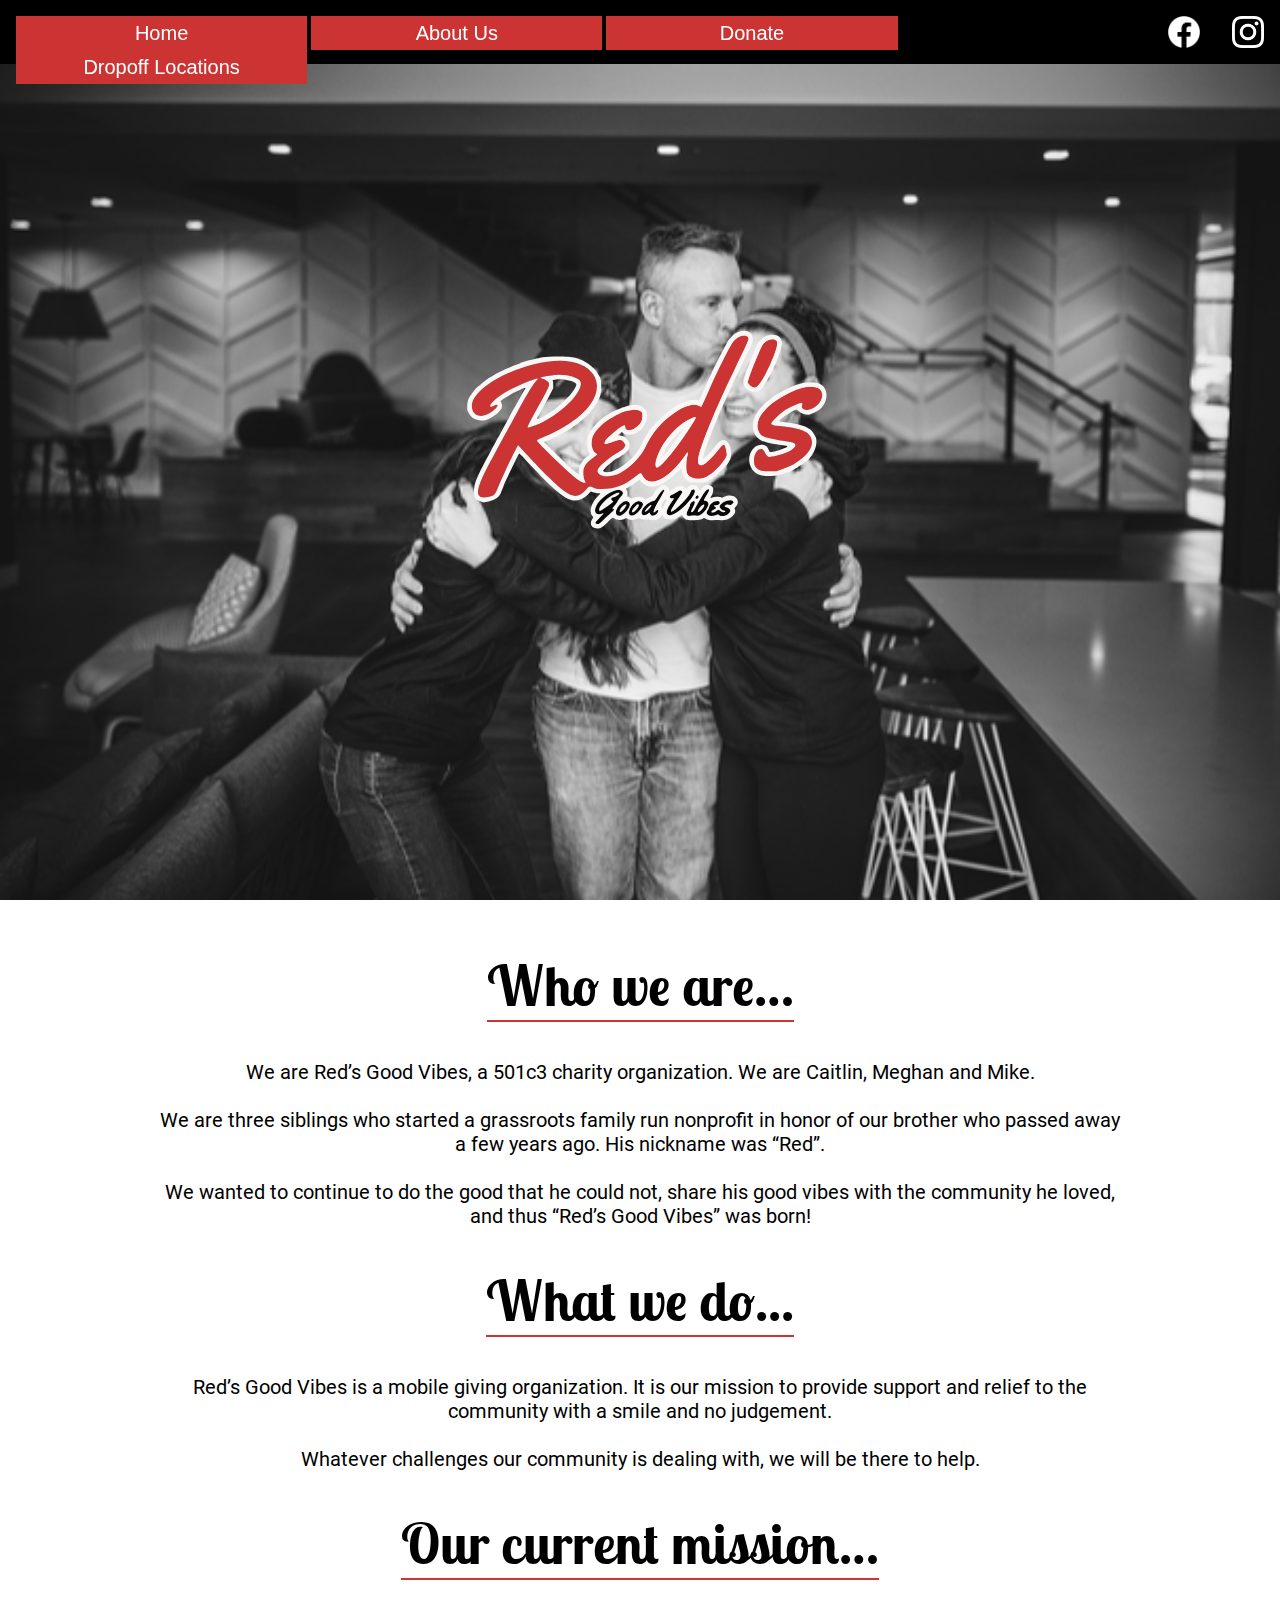
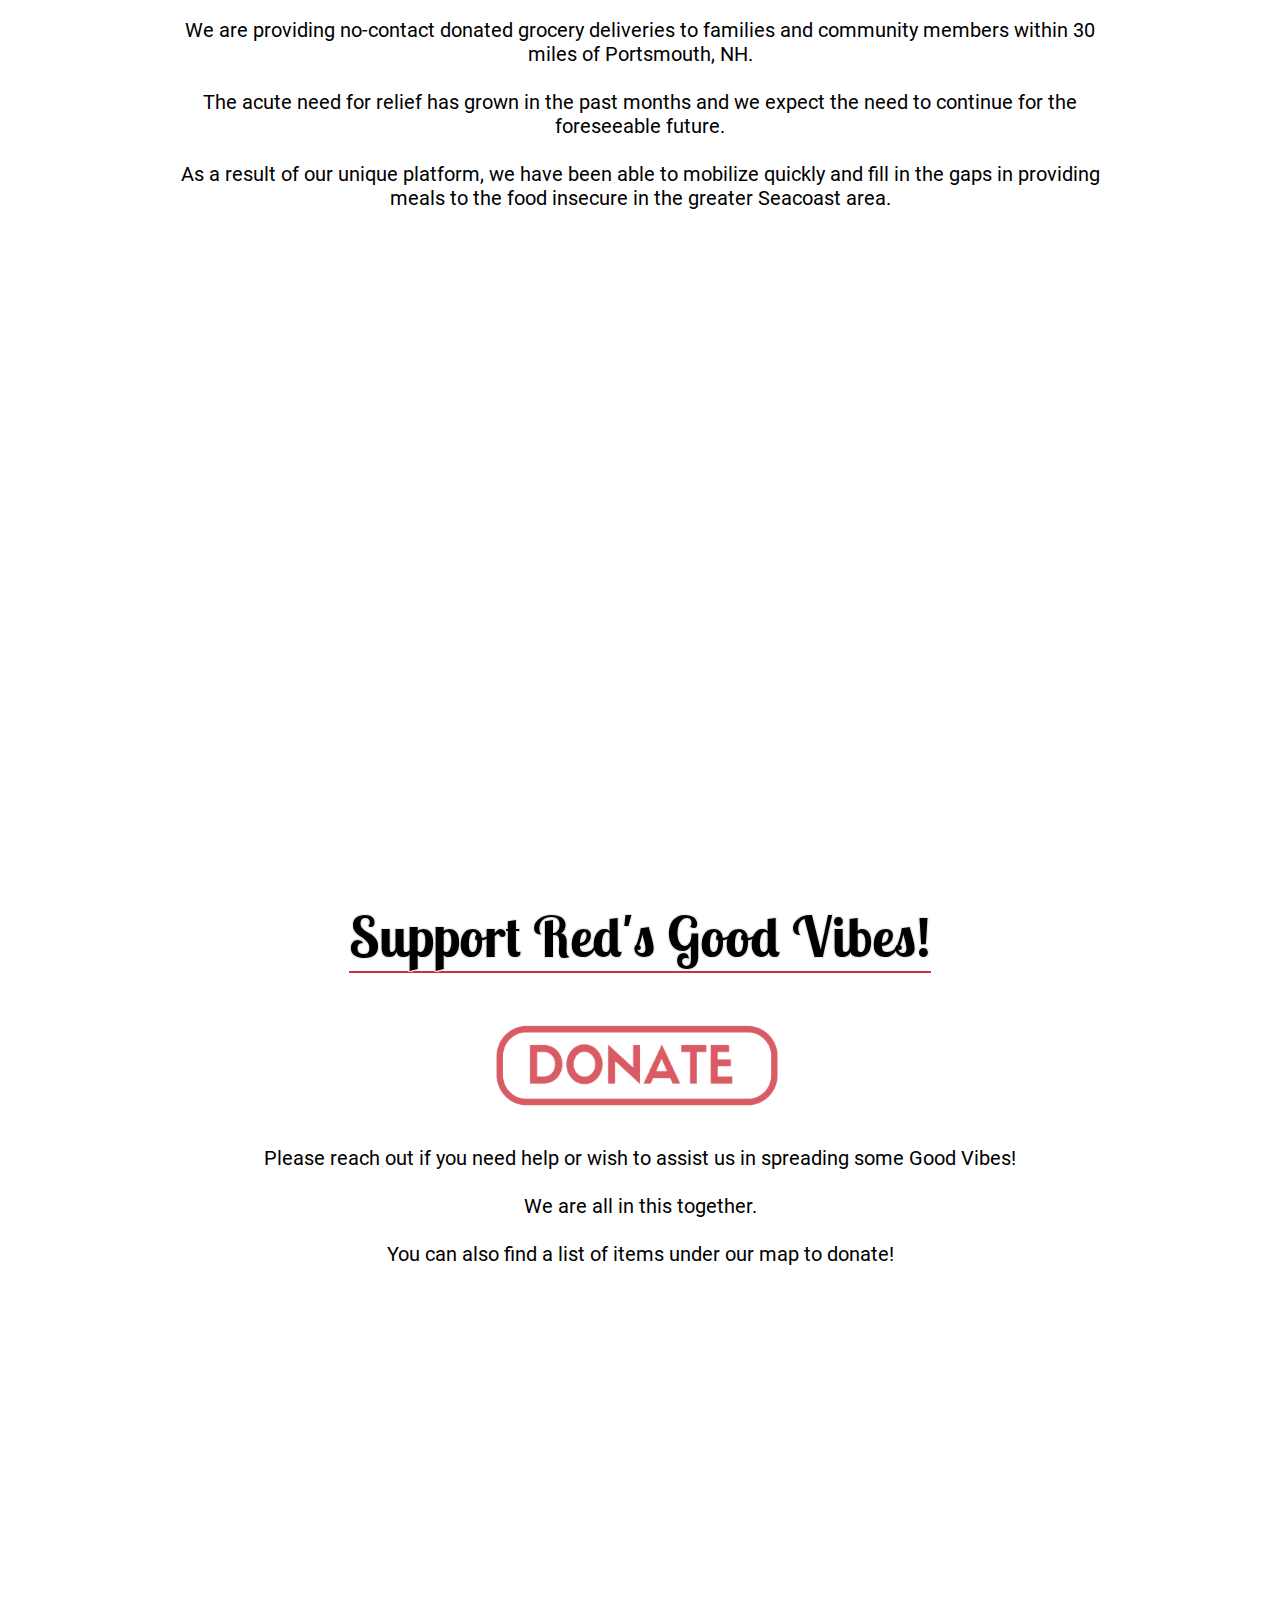
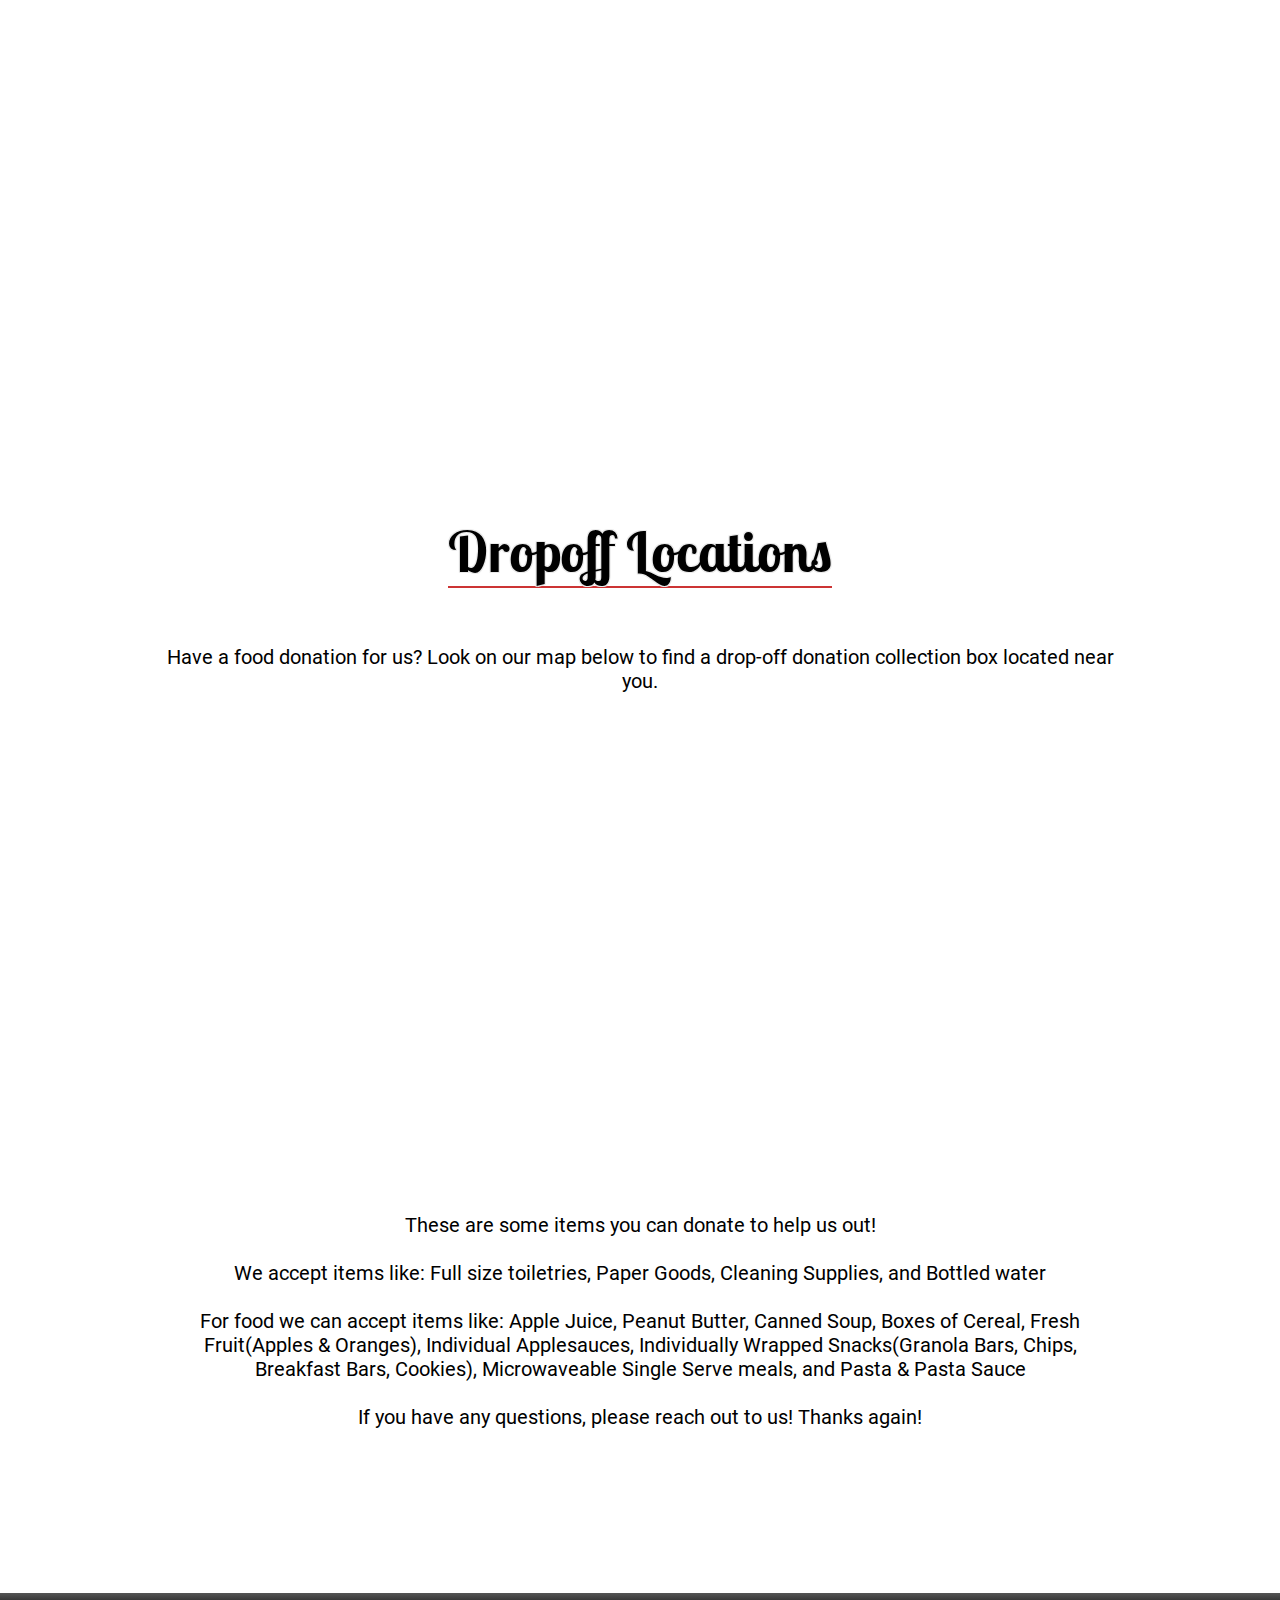
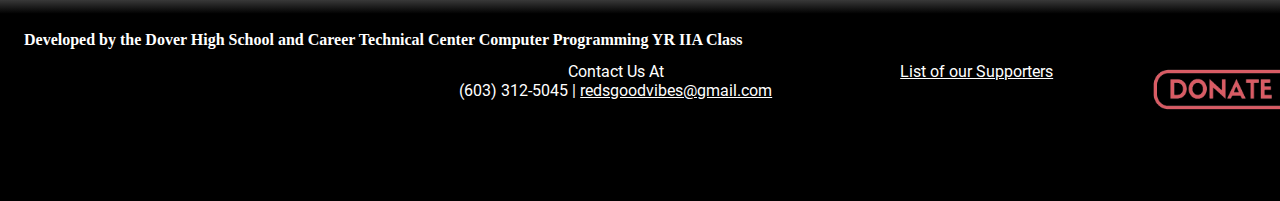
==== commit 932cc168: "aaaaaa" ====
--- a/docs/view/index.html
+++ b/docs/view/index.html
@@ -172,7 +172,7 @@
 
 			<h2>Developed by the Dover High School and Career Technical Center Computer Programming YR IIA Class </h2>
 
-			<div class="socialMedia2">
+			<div class="socialMedia">
 				<a href="https://www.instagram.com/redsgoodvibes/">
 					<div class="instagram icon">
 						<div class="iconBG">
--- a/docs/static/css/index.css
+++ b/docs/static/css/index.css
@@ -303,13 +303,29 @@
 }
 
 .footer{
-	height: 6em;
+	height: 10em;
 	width: 100%;
 	background: linear-gradient(#555 0%, black 10%);
-	box-sizing: border-box;
 	padding: 1.5em;
+	margin-top: 4em;
 }
 
 .paypalButton{
 	float: right;
+}
+
+.contact{
+	margin-left: 34%;
+	float: left;
+	text-align: center;
+	font-family: 'Roboto';
+	color: white;
+}
+
+.supporters{
+	margin-left: 10%;
+	float: left;
+	text-align: center;
+	font-family: 'Roboto';
+	color: white;
 }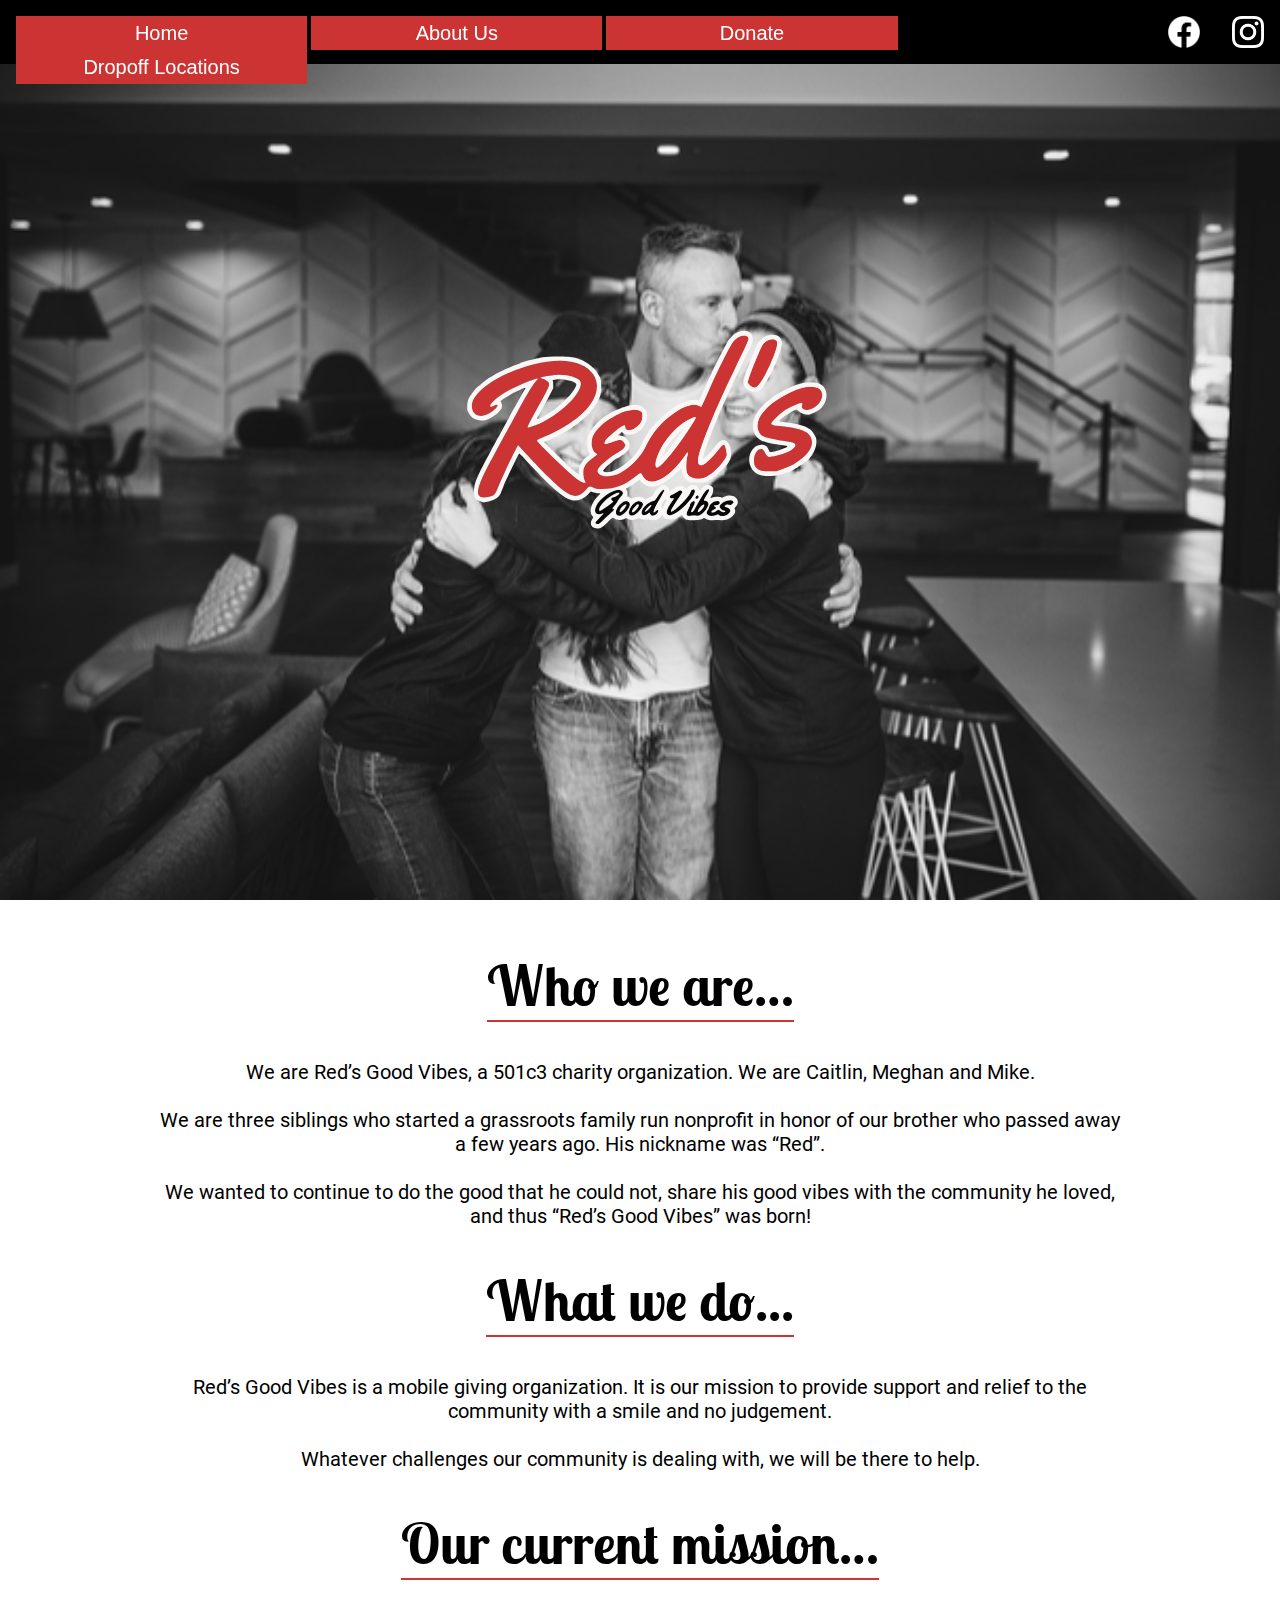
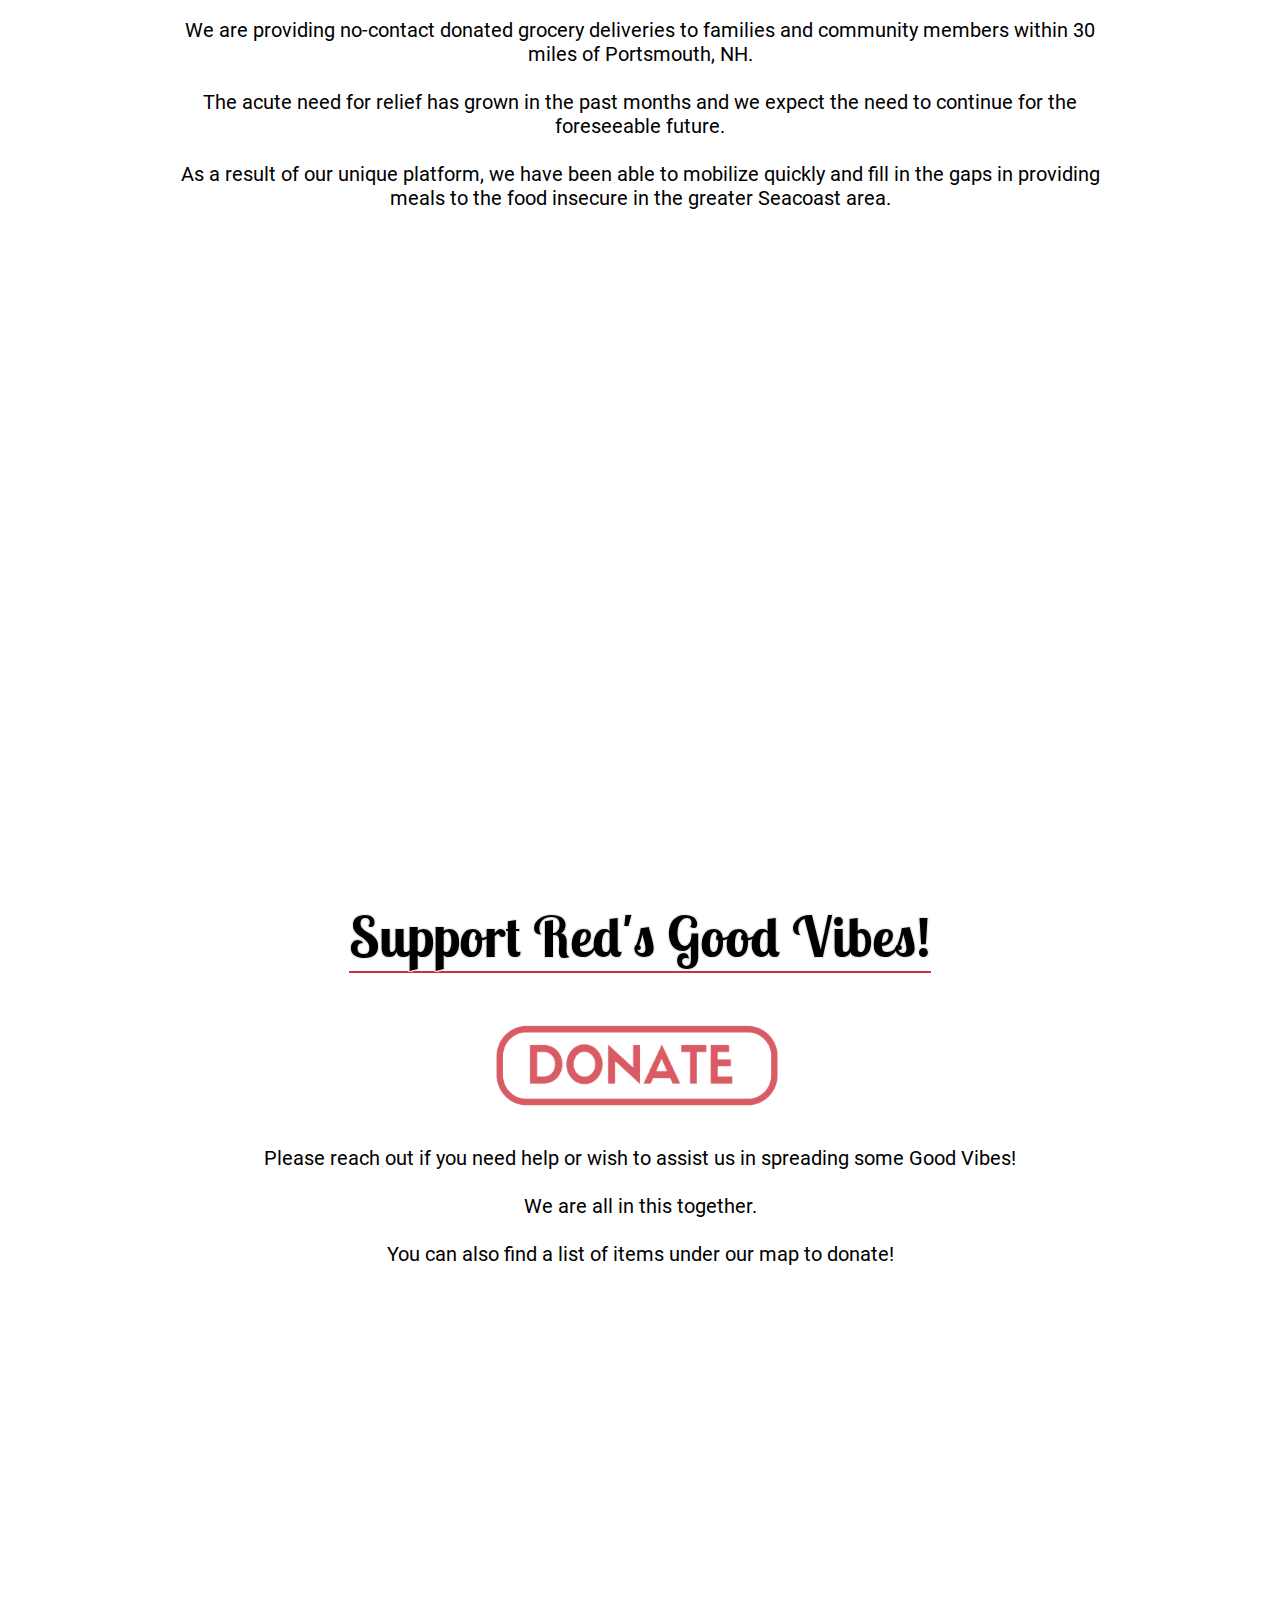
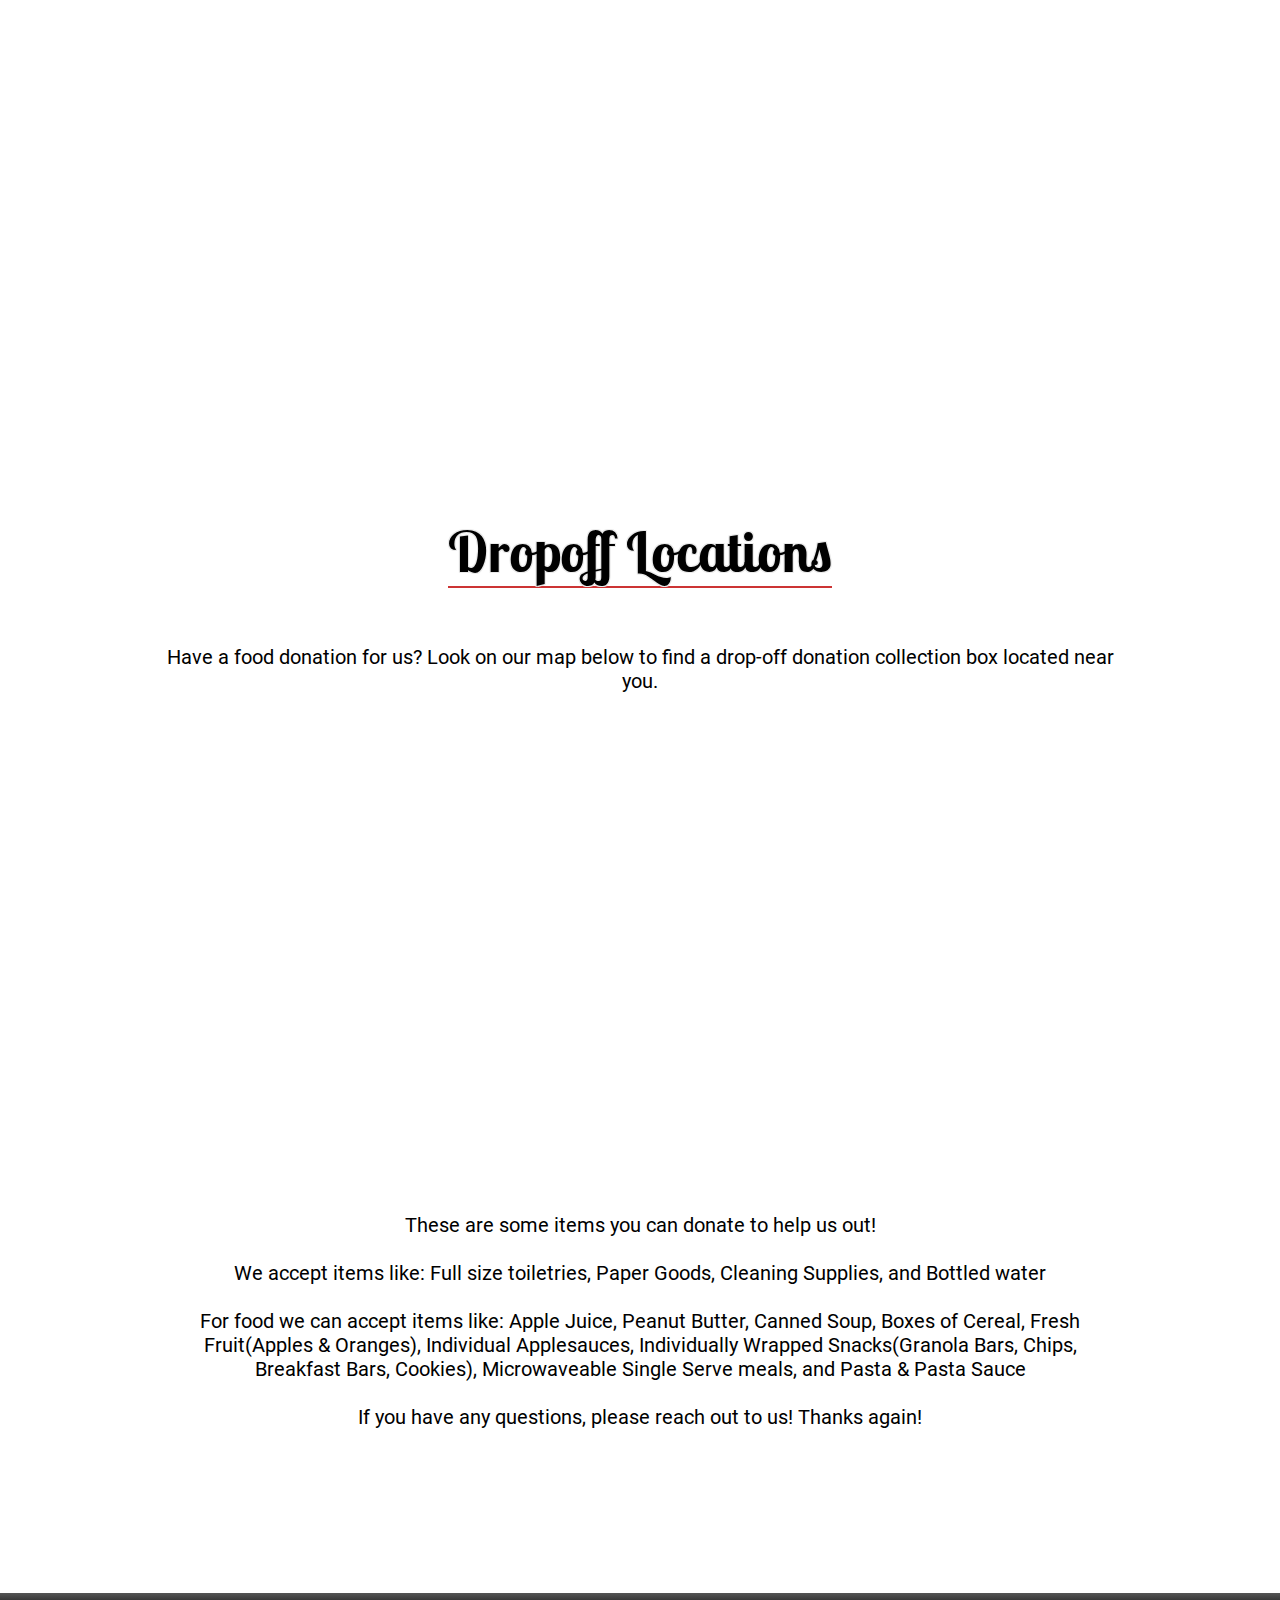
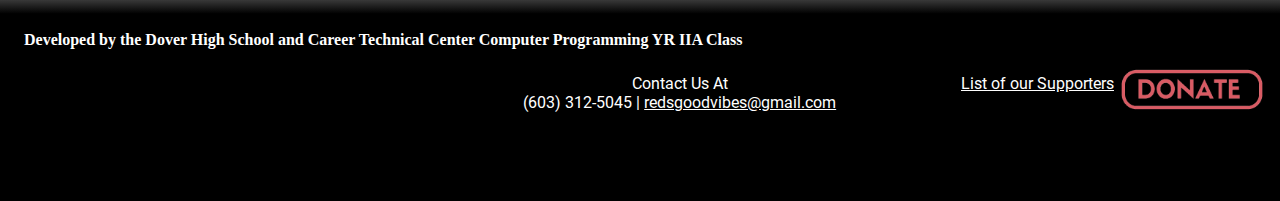
==== commit 9e54be3e: "should be good" ====
--- a/docs/view/index.html
+++ b/docs/view/index.html
@@ -169,9 +169,7 @@
 			</div>
 		</div>
 		<div class="footer">
-
 			<h2>Developed by the Dover High School and Career Technical Center Computer Programming YR IIA Class </h2>
-
 			<div class="socialMedia">
 				<a href="https://www.instagram.com/redsgoodvibes/">
 					<div class="instagram icon">
--- a/docs/static/css/index.css
+++ b/docs/static/css/index.css
@@ -24,7 +24,6 @@
 	font-size: 1em;
 	display: inline-block;
 	color:white;
-
 }
 
 .header{
@@ -304,7 +303,7 @@
 
 .footer{
 	height: 10em;
-	width: 100%;
+	width: 97.5%;
 	background: linear-gradient(#555 0%, black 10%);
 	padding: 1.5em;
 	margin-top: 4em;
@@ -315,7 +314,8 @@
 }
 
 .contact{
-	margin-left: 34%;
+	margin-left: 40%;
+	margin-top: 1%;
 	float: left;
 	text-align: center;
 	font-family: 'Roboto';
@@ -324,6 +324,7 @@
 
 .supporters{
 	margin-left: 10%;
+	margin-top: 1%;
 	float: left;
 	text-align: center;
 	font-family: 'Roboto';
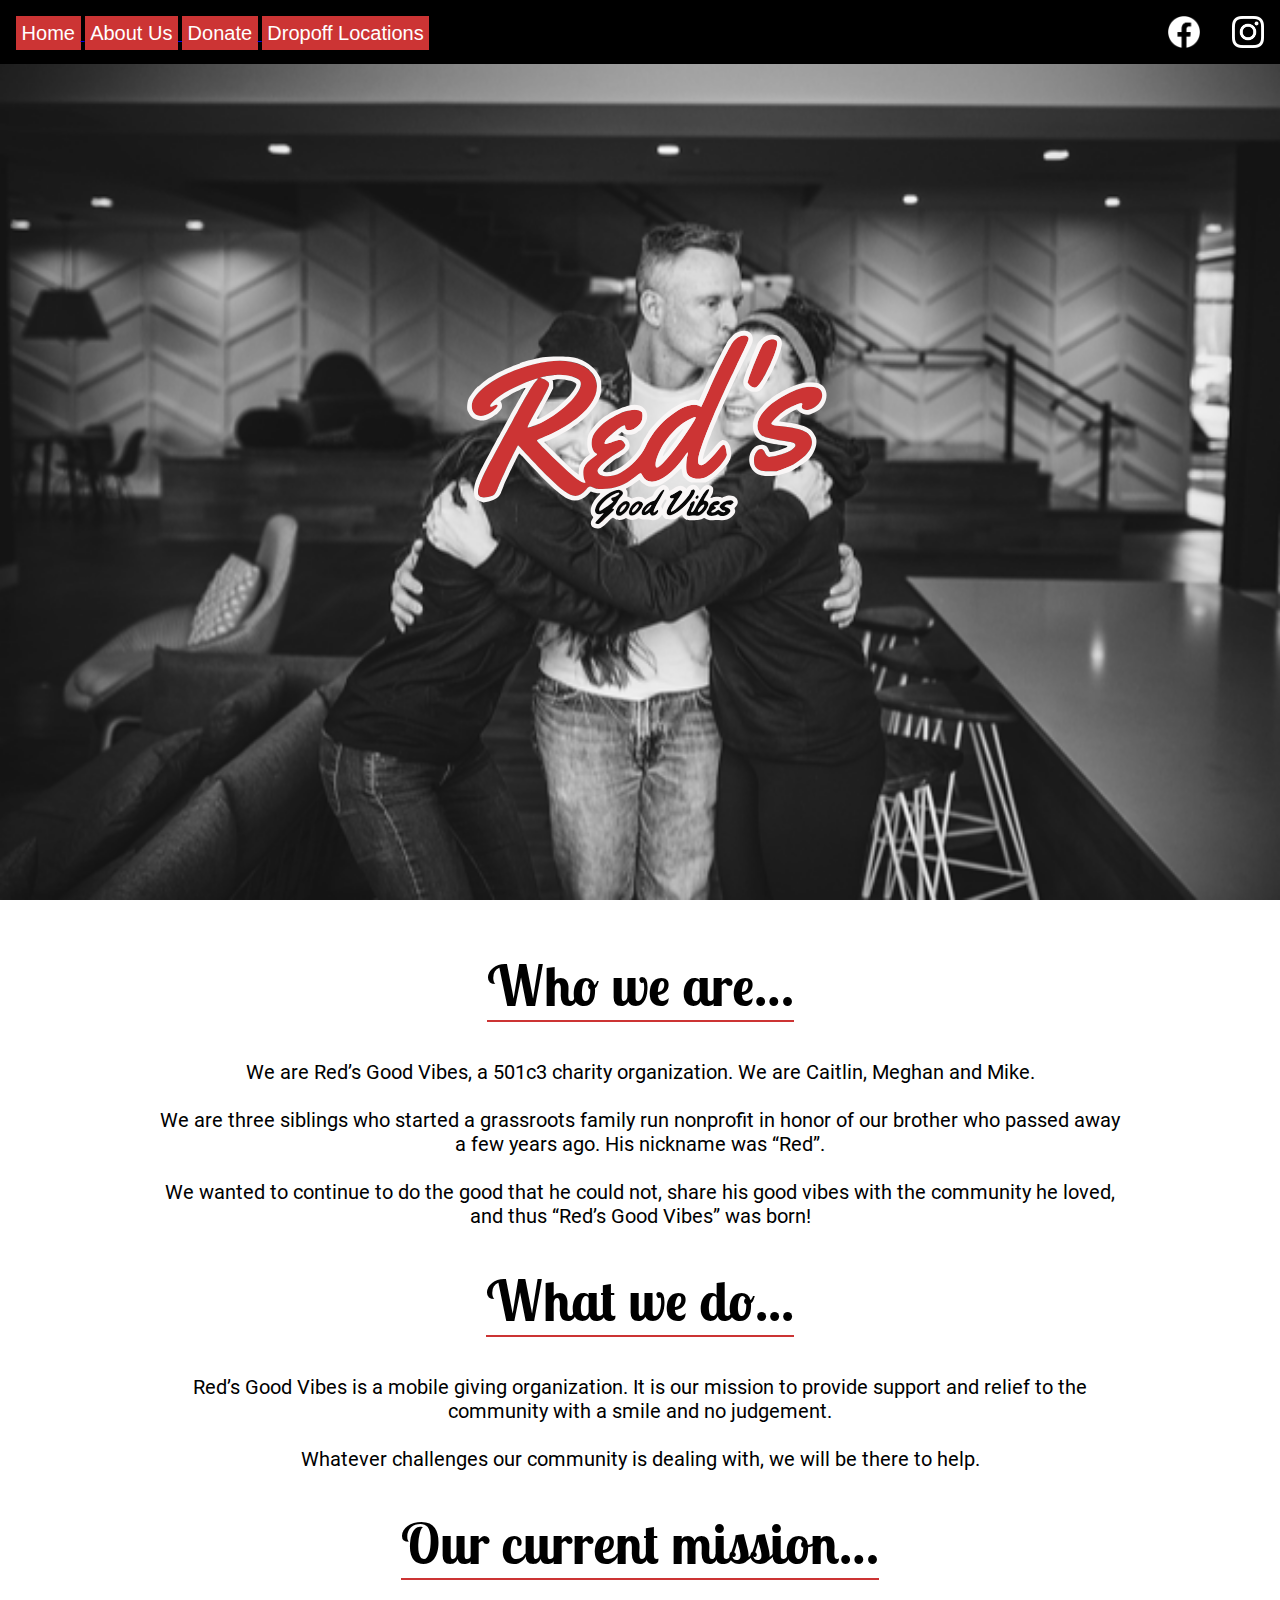
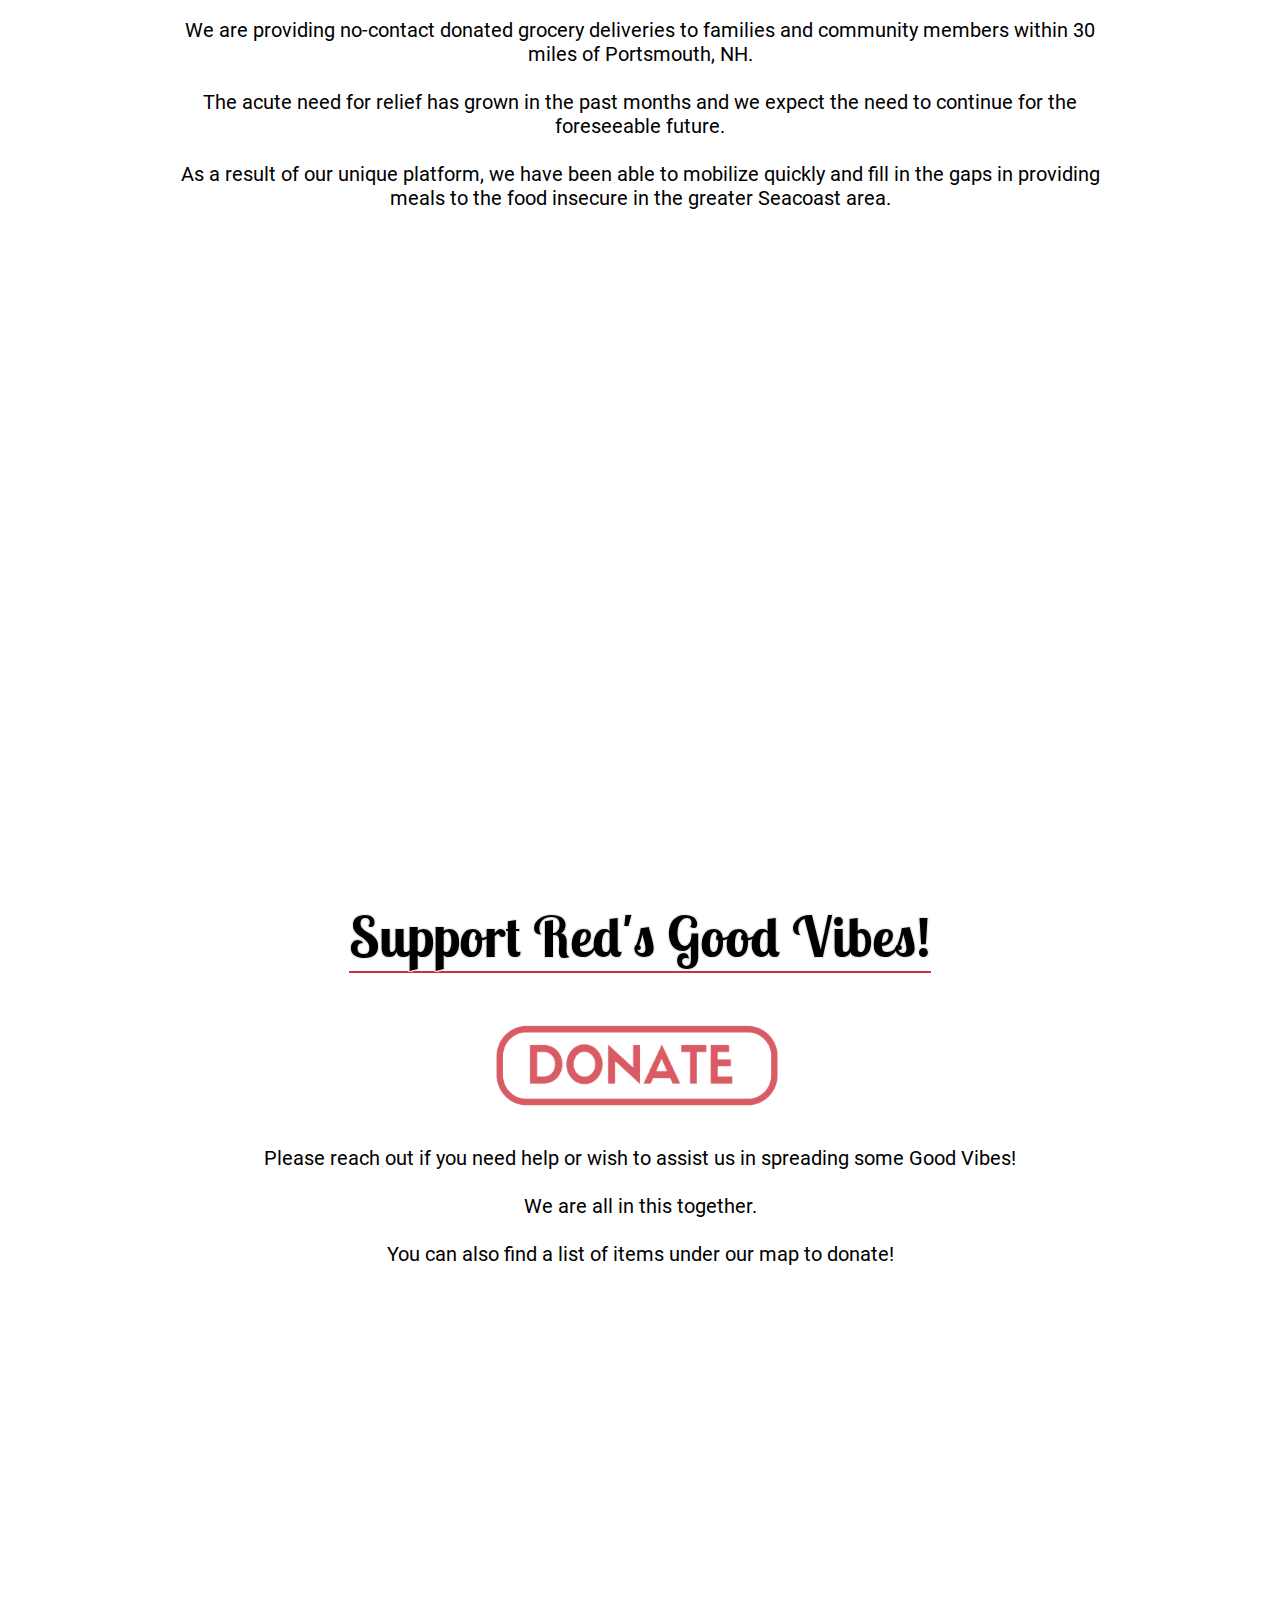
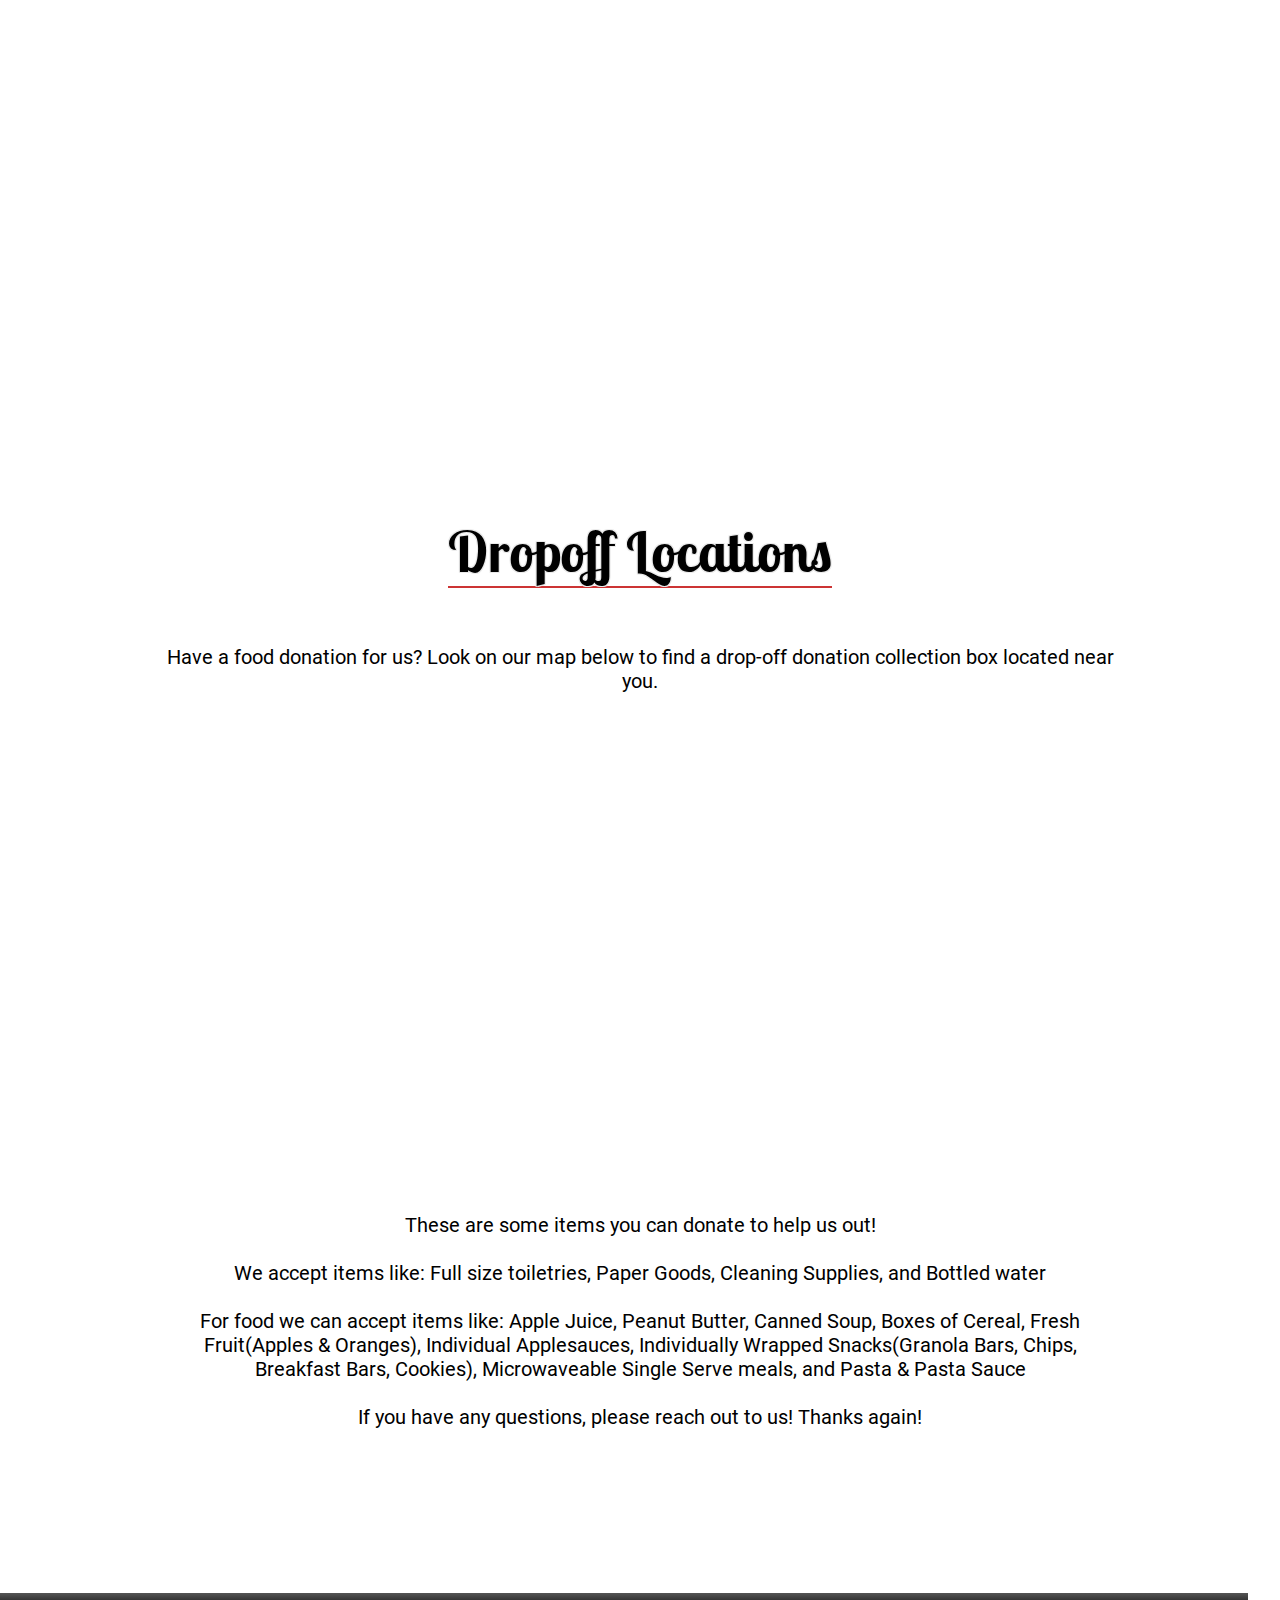
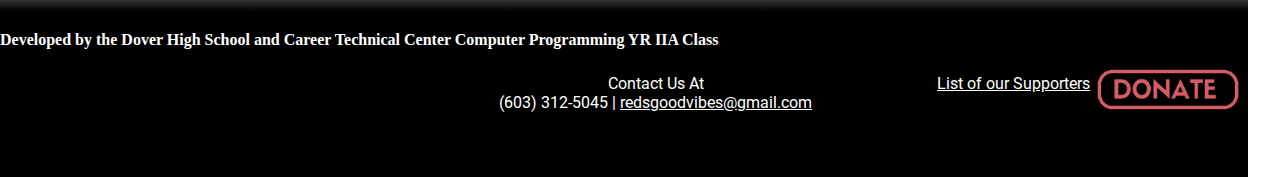
==== commit 529c15ce: "brought back hamburger and other related items" ====
--- a/docs/view/index.html
+++ b/docs/view/index.html
@@ -16,12 +16,12 @@
 
 <body>
 	<div class="header">
-		<!--<div class="hamburger">
+		<div class="hamburger">
 			<div class="bar1"></div>
 			<div class="bar2"></div>
 			<div class="bar3"></div>
-		</div> -->
-		<div class="menu">
+		</div>
+		<div class="barMenu">
 			<a href="#">
 				<div class="menuOption">
 					<span class="opContent">
@@ -50,6 +50,7 @@
 					</div>
 				</div>
 			</a>
+		</div>
 		<div class="socialMedia">
 			<a href="https://www.instagram.com/redsgoodvibes/">
 				<div class="instagram icon">
@@ -66,10 +67,38 @@
 				</div>
 			</a>
 		</div>
+	<div class="overlay">
+		<div class="menu">
+			<a href="#">
+				<div class="menuOption">
+					<span class="opContent">
+						Home
+					</span>
+				</div>
+			</a>
+			<a href="#whatIsRedsAnchor">
+				<div class="menuOption">
+					<div class="opContent">
+						About Us
+					</div>
+				</div>
+			</a>
+			<a href="#donateAnchor">
+					<div class="menuOption">
+						<div class="opContent">
+							Donate
+						</div>
+					</div>
+				</a>
+			<a href="#dropOffAnchor">
+				<div class="menuOption">
+					<div class="opContent">
+						Dropoff Locations
+					</div>
+				</div>
+			</a>
+		</div>
 	</div>
-	<!--<div class="overlay">
-		
-		</div> -->
 	</div>
 	<div class="content">
 		<div class="parallax img1">
--- a/docs/static/css/index.css
+++ b/docs/static/css/index.css
@@ -6,9 +6,6 @@
 	margin: 0;
 	height: 100%;
 }
-/*body::-webkit-scrollbar {
-	display: none;
-}*/
 body {
 	-ms-overflow-style: none;
 }
@@ -36,40 +33,14 @@
 	
 }
 
-
-/*
 .hamburger{
-	height: 100%;
-	width: 3.5em;
-	top: 12.25%;
-	left: .5em;
-	cursor: pointer;
-	overflow: hidden;
-	position: relative;
-}
-
-.bar1, .bar2, .bar3 {
-	width: 2.8125em;
-	height: .42825em;
-	background-color: #eaeaea;
-	margin: auto;
-	margin-top: .42825em;
-	transition: 0.4s;
-	border-radius: .285em;
-}
-.change.bar1{
-	-webkit-transform: rotate(-45deg) translate(-.6855em, .7em) ;
-	transform: rotate(-45deg) translate(-.6855em, .7em) ;
-}
-.change.bar2{
-	opacity: 0;
-}
-.change.bar3{
-	-webkit-transform: rotate(45deg) translate(-.45em, -.5em) ;
-	transform: rotate(45deg) translate(-.45em, -.5em);
-}
-
-*/
+	display: none;
+}
+
+.overlay{
+	display: none;
+}
+
 .socialMedia .icon{
 	float: right;
 	padding:1em 1em 1em 1em;
@@ -106,30 +77,12 @@
 .icon.fb:hover img{
 	background-color: rgba(255, 255, 255, 0);
 }
-/*
-.overlay{
-	position: fixed;
-	height: 100%;
-	top: 4em;
-	bottom: 0;
-	left: -100%;
-	background-color: rgba(0, 0, 0, .5);
-	min-width: min-content;
-}
-.overlay, .overlay *{
-	transition: .5s;
-	z-index: 998;
-}
-
-.overlay.change{
-	left: 0;
-}
-*/
-.menu{
+
+.barMenu{
 	width: 90.5%;
 	height: 4em;
 	padding:1em 1em 1em 1em;
-	display: inline-block;
+	display: table;
 	box-sizing: border-box;
 }
 .menu a{
@@ -147,7 +100,7 @@
 }
 
 .opContent{
-	width: 14em;
+	width: 100%;
 	display: inline-block;
 	font-size: 1.25em;
 	color: white;
@@ -174,7 +127,7 @@
 	width: 100%;
 	box-sizing: border-box;
 	
-
+	
 	/* Create the parallax scrolling effect */
 	background-attachment: fixed;
 	background-position: center;
@@ -191,13 +144,13 @@
 	background-image: url('../media/web5.png');
 	padding-top: 35em;
 	filter: blur(1px);
-  	-webkit-filter: blur(1px);
+	-webkit-filter: blur(1px);
 }
 .img3{
 	background-image: url('../media/web2.png');
 	padding-top: 45em;
 	filter: blur(1px);
-  	-webkit-filter: blur(1px);
+	-webkit-filter: blur(1px);
 }
 
 /*Article style*/
@@ -211,11 +164,13 @@
 .articleTitle{
 	margin: auto;
 	display: block;
-	width: max-content; 
+	text-align: center;
 }
 
 .articleTitle h1{
 	border-bottom: 2px solid;
+	width: fit-content;
+
 }
 
 .articleContent{
@@ -305,7 +260,7 @@
 	height: 10em;
 	width: 97.5%;
 	background: linear-gradient(#555 0%, black 10%);
-	padding: 1.5em;
+	padding-top: 1.5em;
 	margin-top: 4em;
 }
 
@@ -329,4 +284,68 @@
 	text-align: center;
 	font-family: 'Roboto';
 	color: white;
+}
+
+@media only screen and (max-width:600px){
+	
+	.barMenu{
+		display: none;
+	}
+	.logo{
+		max-width: 25em;
+		width: 75%;
+		padding-top: 100%;
+		background-size: contain;
+		margin-top: 
+	}
+	.hamburger{
+		display: unset;
+		height: 4em;
+		width: 4em;
+		cursor: pointer;
+		overflow: hidden;
+		border: 1em solid white
+	}
+
+	.bar1, .bar2, .bar3 {
+		width: 2.8125em;
+		height: .42825em;
+		background-color: #eaeaea;
+		margin: auto;
+		margin-top: .42825em;
+		transition: 0.4s;
+		border-radius: .285em;
+	}
+	.change.bar1{
+		-webkit-transform: rotate(-45deg) translate(-.6855em, .7em) ;
+		transform: rotate(-45deg) translate(-.6855em, .7em) ;
+	}
+	.change.bar2{
+		opacity: 0;
+	}
+	.change.bar3{
+		-webkit-transform: rotate(45deg) translate(-.45em, -.5em) ;
+		transform: rotate(45deg) translate(-.45em, -.5em);
+	}
+
+	.overlay{
+		display: unset;
+		position: fixed;
+		height: 100%;
+		top: 4em;
+		bottom: 0;
+		left: -100%;
+		background-color: rgba(0, 0, 0, .5);
+		width: 100%;
+	}
+	.overlay, .overlay *{
+		transition: .5s;
+		z-index: 998;
+	}
+	
+	.overlay.change{
+		left: 0;
+	}
+
+
 }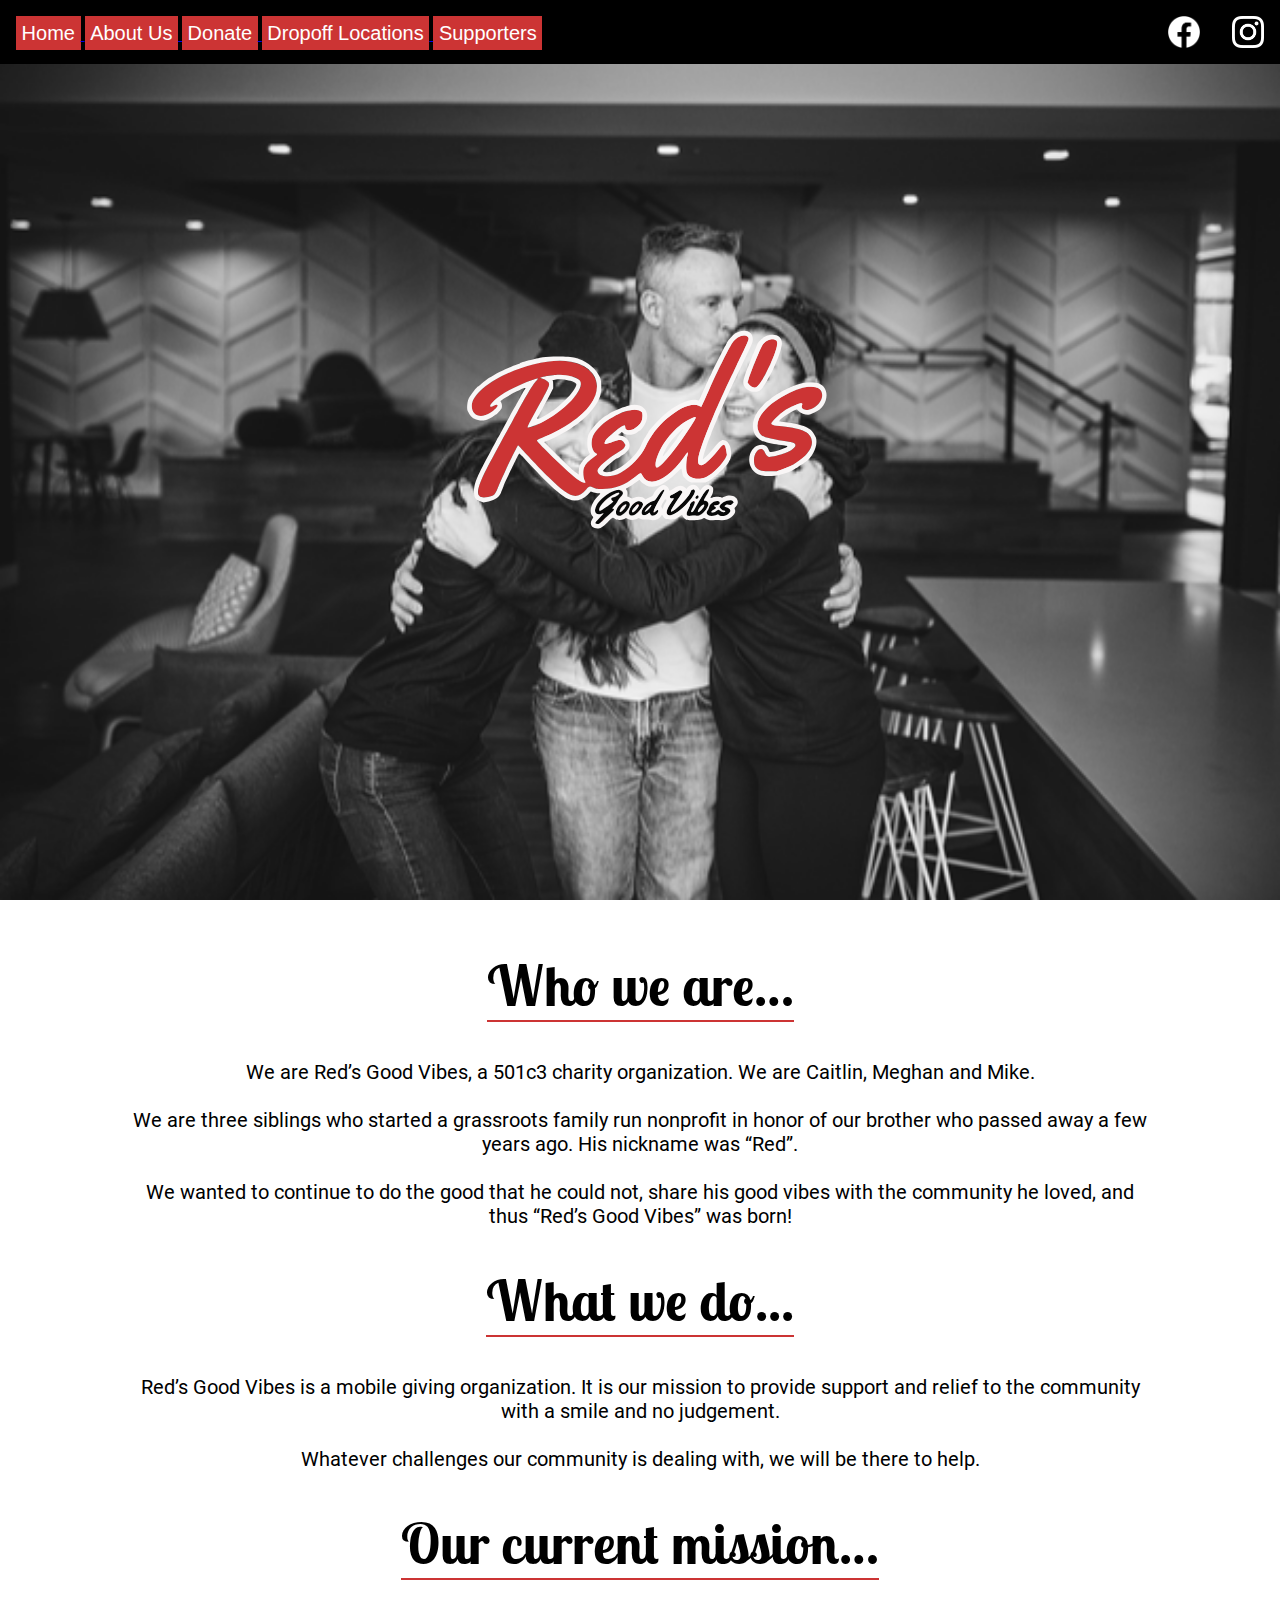
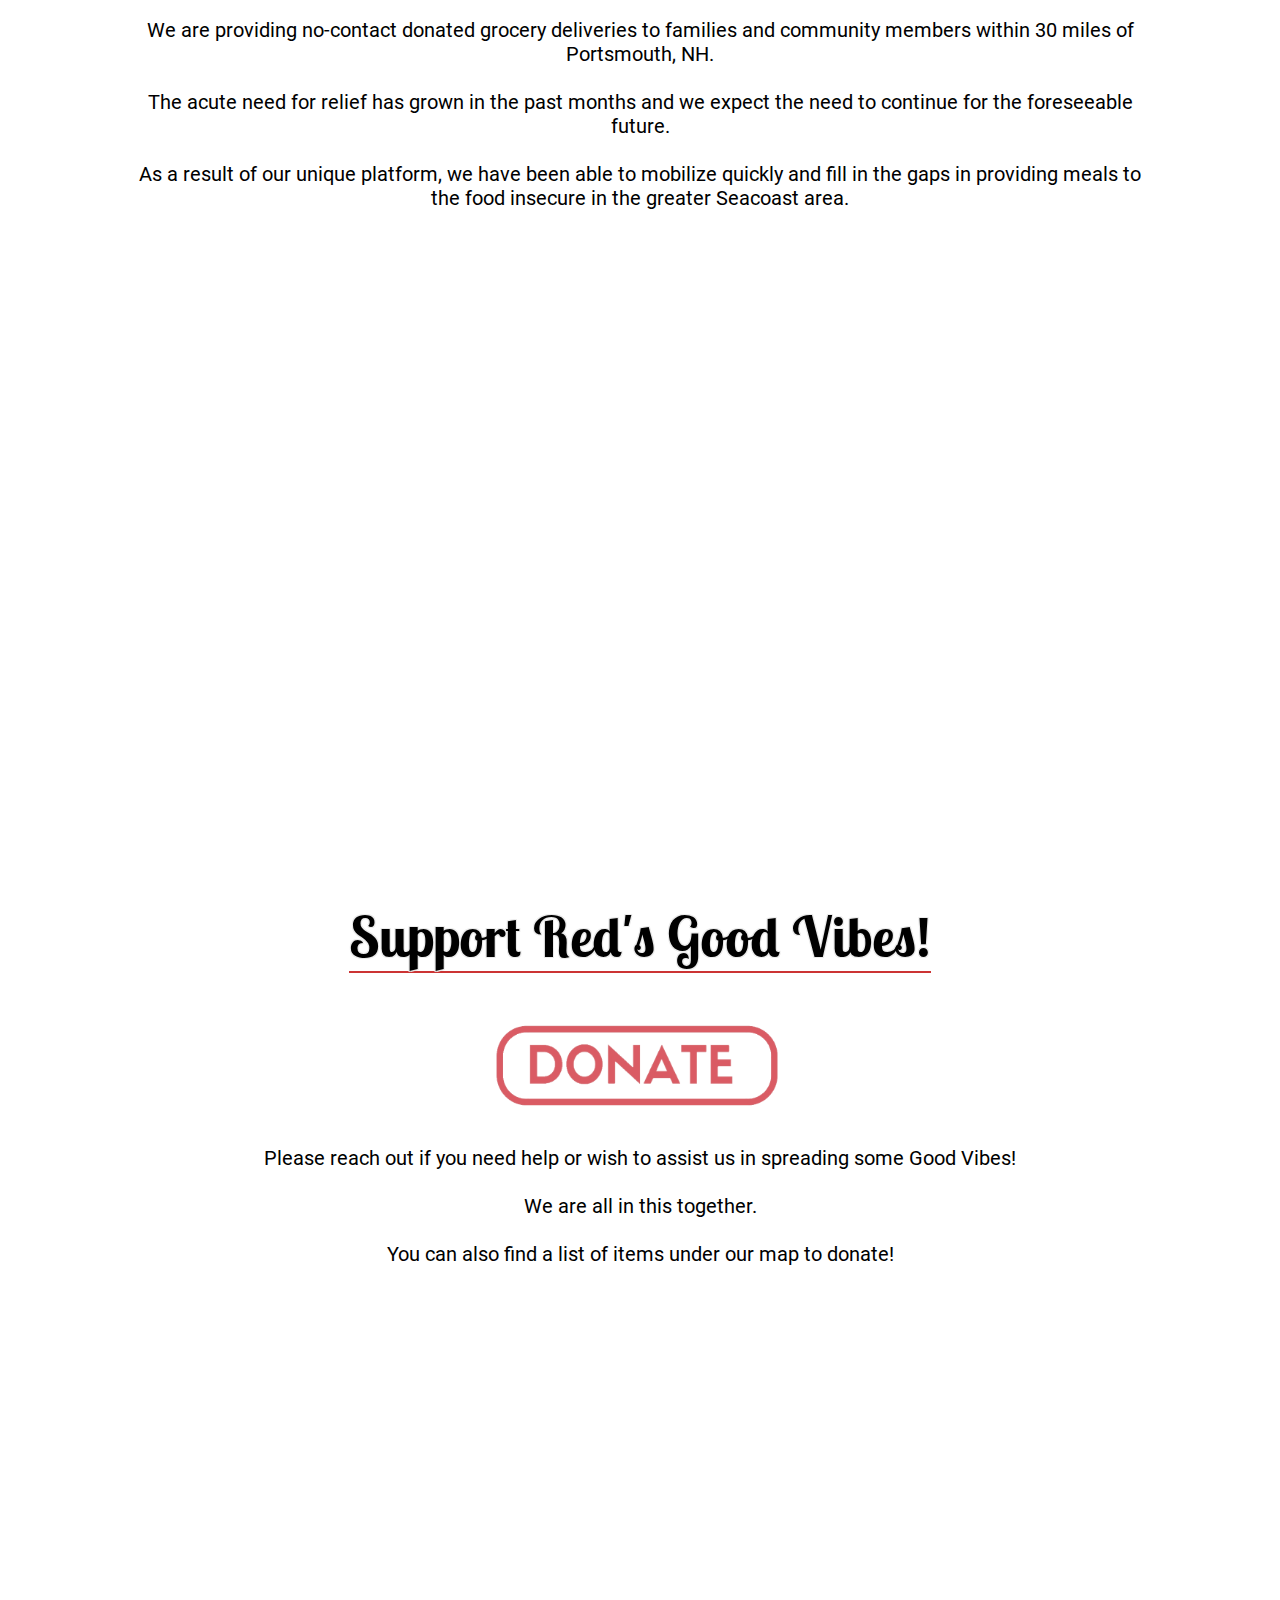
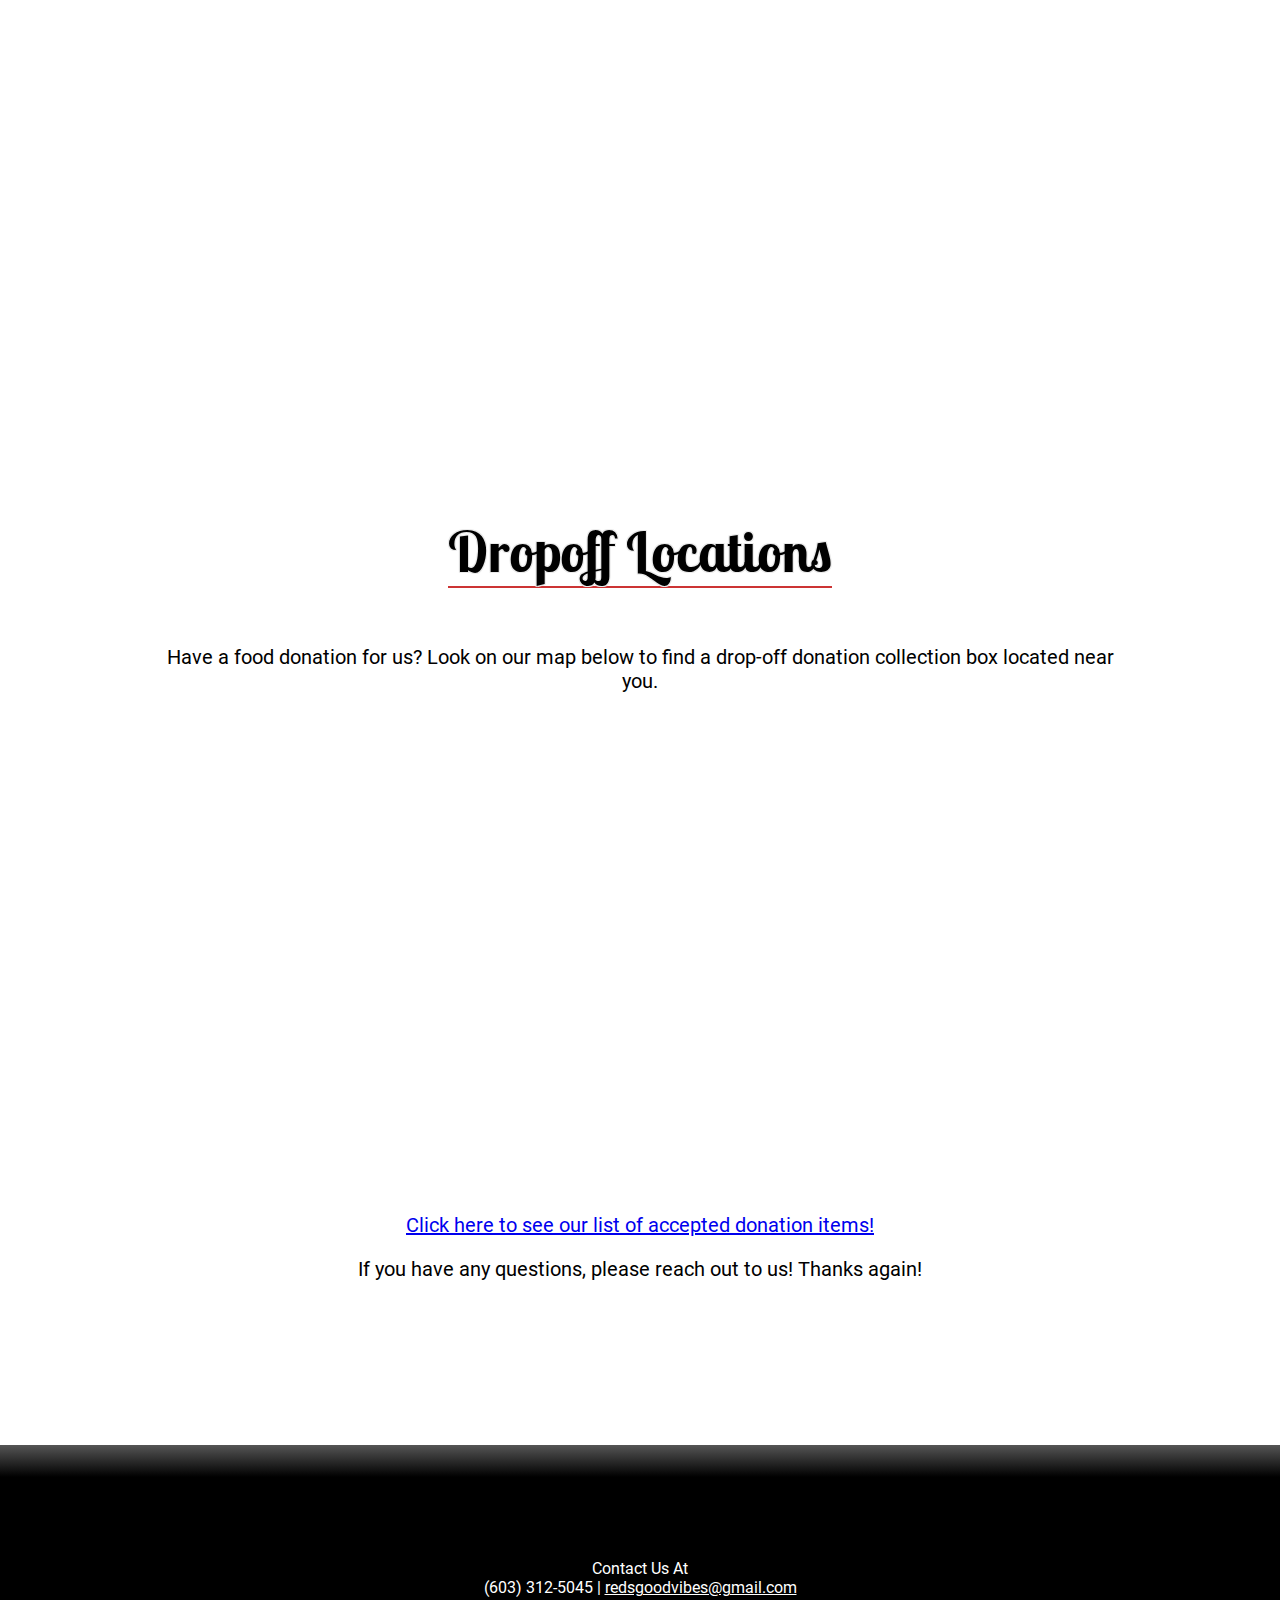
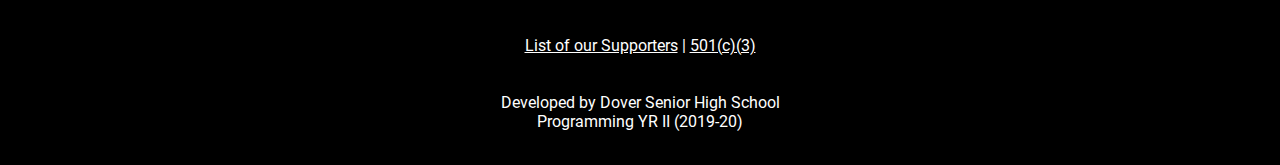
==== commit 92713863: "FINAL PUSH from DHS Students (hopefully)" ====
--- a/docs/view/index.html
+++ b/docs/view/index.html
@@ -50,6 +50,13 @@
 					</div>
 				</div>
 			</a>
+			<a href="supporters.html">
+				<div class="menuOption">
+					<div class="opContent">
+						Supporters
+					</div>
+				</div>
+			</a>
 		</div>
 		<div class="socialMedia">
 			<a href="https://www.instagram.com/redsgoodvibes/">
@@ -94,6 +101,13 @@
 				<div class="menuOption">
 					<div class="opContent">
 						Dropoff Locations
+					</div>
+				</div>
+			</a>
+			<a href="supporters.html">
+				<div class="menuOption">
+					<div class="opContent">
+						Supporters
 					</div>
 				</div>
 			</a>
@@ -186,35 +200,19 @@
 					<iframe src="https://www.google.com/maps/d/u/7/embed?mid=1GthJNAcaEqC97C43DgUKrnaXRtfnz7YV"
 						frameborder="0"></iframe>
 				</div>
+				<div class="mapText" href="https://docs.google.com/spreadsheets/d/1rQOUc1tpQp5dE8SknkkYMzutQDW6fD8f157_kFg9XAk/edit?usp=sharing">
+					<a  href="https://docs.google.com/spreadsheets/d/1rQOUc1tpQp5dE8SknkkYMzutQDW6fD8f157_kFg9XAk/edit?usp=sharing">
+						Click here to see our list of accepted donation items!
+					</a>
+				</div>
+
 				<div class="mapText">
-					These are some items you can donate to help us out!
-					<br></br>
-					We accept items like: Full size toiletries, Paper Goods, Cleaning Supplies, and Bottled water
-					<br></br>
-					For food we can accept items like: Apple Juice, Peanut Butter, Canned Soup, Boxes of Cereal, Fresh Fruit(Apples & Oranges), Individual Applesauces, Individually Wrapped Snacks(Granola Bars, Chips, Breakfast Bars, Cookies), Microwaveable Single Serve meals, and Pasta & Pasta Sauce 
-					<br></br>
+					
 					If you have any questions, please reach out to us! Thanks again!
 				</div>
 			</div>
 		</div>
 		<div class="footer">
-			<h2>Developed by the Dover High School and Career Technical Center Computer Programming YR IIA Class </h2>
-			<div class="socialMedia">
-				<a href="https://www.instagram.com/redsgoodvibes/">
-					<div class="instagram icon">
-						<div class="iconBG">
-							<img src="../static/media/instagramLogo.png">
-						</div>
-					</div>
-				</a>
-				<a href="https://www.facebook.com/redsgoodvibes/">
-					<div class="fb icon">
-						<div class="iconBG">
-							<img src="../static/media/fbLogo.png">
-						</div>
-					</div>
-				</a>
-			</div>
 			<div class="contact">
 				<div>
 					Contact Us At
@@ -223,20 +221,19 @@
 					(603) 312-5045 | <a href="mailto:redsgoodvibes@gmail.com"
 						style="color: white;">redsgoodvibes@gmail.com</a>
 				</div>
-			</div>
-			<div class="supporters">
-				<a href="supporters.html" style="color: white;">List of our Supporters</a>
-			</div>
-			<div class="paypalButton">
-				<form action="https://www.paypal.com/cgi-bin/webscr" method="post" target="_blank">
-					<input type="hidden" name="cmd" value="_donations" />
-					<input type="hidden" name="business" value="redsgoodvibes@gmail.com" />
-					<input type="hidden" name="currency_code" value="USD" />
-					<input type="image" src="../static/media/donateButton.png" width="150px" border="0" name="submit"
-						title="Thanks for your support!" alt="Donate with PayPal button" />
-					<img alt="" border="0" src="https://www.paypal.com/en_US/i/scr/pixel.gif" width="1" height="1" />
-				</form>
-			</div>
+				<div class="supporters">
+					<a href="supporters.html" style="color: white;">List of our Supporters</a>
+					<a style="color: white;">    |    </a>
+					<a href="../static/media/Cert_of_good_standing.pdf" style="color: white;">501(c)(3)</a>
+				</div>
+				<div class="supporters">
+					Developed by Dover Senior High School 
+				</div>
+				<div class="developers">
+					Programming YR II (2019-20) 
+				</div>
+			</div>
+			
 		</div>
 	</div>
 </body>
--- a/docs/static/css/index.css
+++ b/docs/static/css/index.css
@@ -33,7 +33,16 @@
 	
 }
 
+.centerimage{
+	margin-top: 2em;
+	display: block;
+	margin-left: auto;
+	margin-right: auto;
+	width:25%
+}
+
 .hamburger{
+	margin-top: 0.5em;
 	display: none;
 }
 
@@ -175,14 +184,14 @@
 
 .articleContent{
 	font-size: 1.25em;
-	width:75%;
+	width:80%;
 	margin: auto;
 	text-align: center;
 	font-family: 'Roboto';
 }
 .lastarticleContent{
 	font-size: 1.25em;
-	width:75%;
+	width:80%;
 	margin: auto;
 	padding-bottom: 2em;
 	text-align: center;
@@ -257,11 +266,13 @@
 }
 
 .footer{
-	height: 10em;
-	width: 97.5%;
+	height: 15em;
+	width: 100%;
 	background: linear-gradient(#555 0%, black 10%);
-	padding-top: 1.5em;
+	padding-top: 5em;
 	margin-top: 4em;
+	align-content: center;
+	
 }
 
 .paypalButton{
@@ -269,18 +280,23 @@
 }
 
 .contact{
-	margin-left: 40%;
-	margin-top: 1%;
-	float: left;
+
+	float: center;
 	text-align: center;
 	font-family: 'Roboto';
 	color: white;
 }
 
 .supporters{
-	margin-left: 10%;
-	margin-top: 1%;
-	float: left;
+	margin-top: 3%;
+	float: center;
+	text-align: center;
+	font-family: 'Roboto';
+	color: white;
+}
+
+.developers{
+	float: center;
 	text-align: center;
 	font-family: 'Roboto';
 	color: white;
@@ -296,7 +312,6 @@
 		width: 75%;
 		padding-top: 100%;
 		background-size: contain;
-		margin-top: 
 	}
 	.hamburger{
 		display: unset;
@@ -304,7 +319,8 @@
 		width: 4em;
 		cursor: pointer;
 		overflow: hidden;
-		border: 1em solid white
+		float: left;
+		
 	}
 
 	.bar1, .bar2, .bar3 {
@@ -347,5 +363,31 @@
 		left: 0;
 	}
 
-
+	.menu a{
+		text-decoration: none;
+	}
+	.menuOption{
+		height: 3em;
+		width: 1000px;
+		margin: auto;
+		margin-bottom: .2em;
+		background-color: #CC3434;
+		text-align: center;
+		padding: .35em;
+		display: table-cell;
+	}
+	
+	.map iframe{
+		position: relative;
+		top: 0;
+		width: 100%;
+		height: 10em;
+		z-index: 0;
+	}
+
+	.map{
+		position: relative;
+		padding-top: 5%;
+		width: 100%;
+	}
 }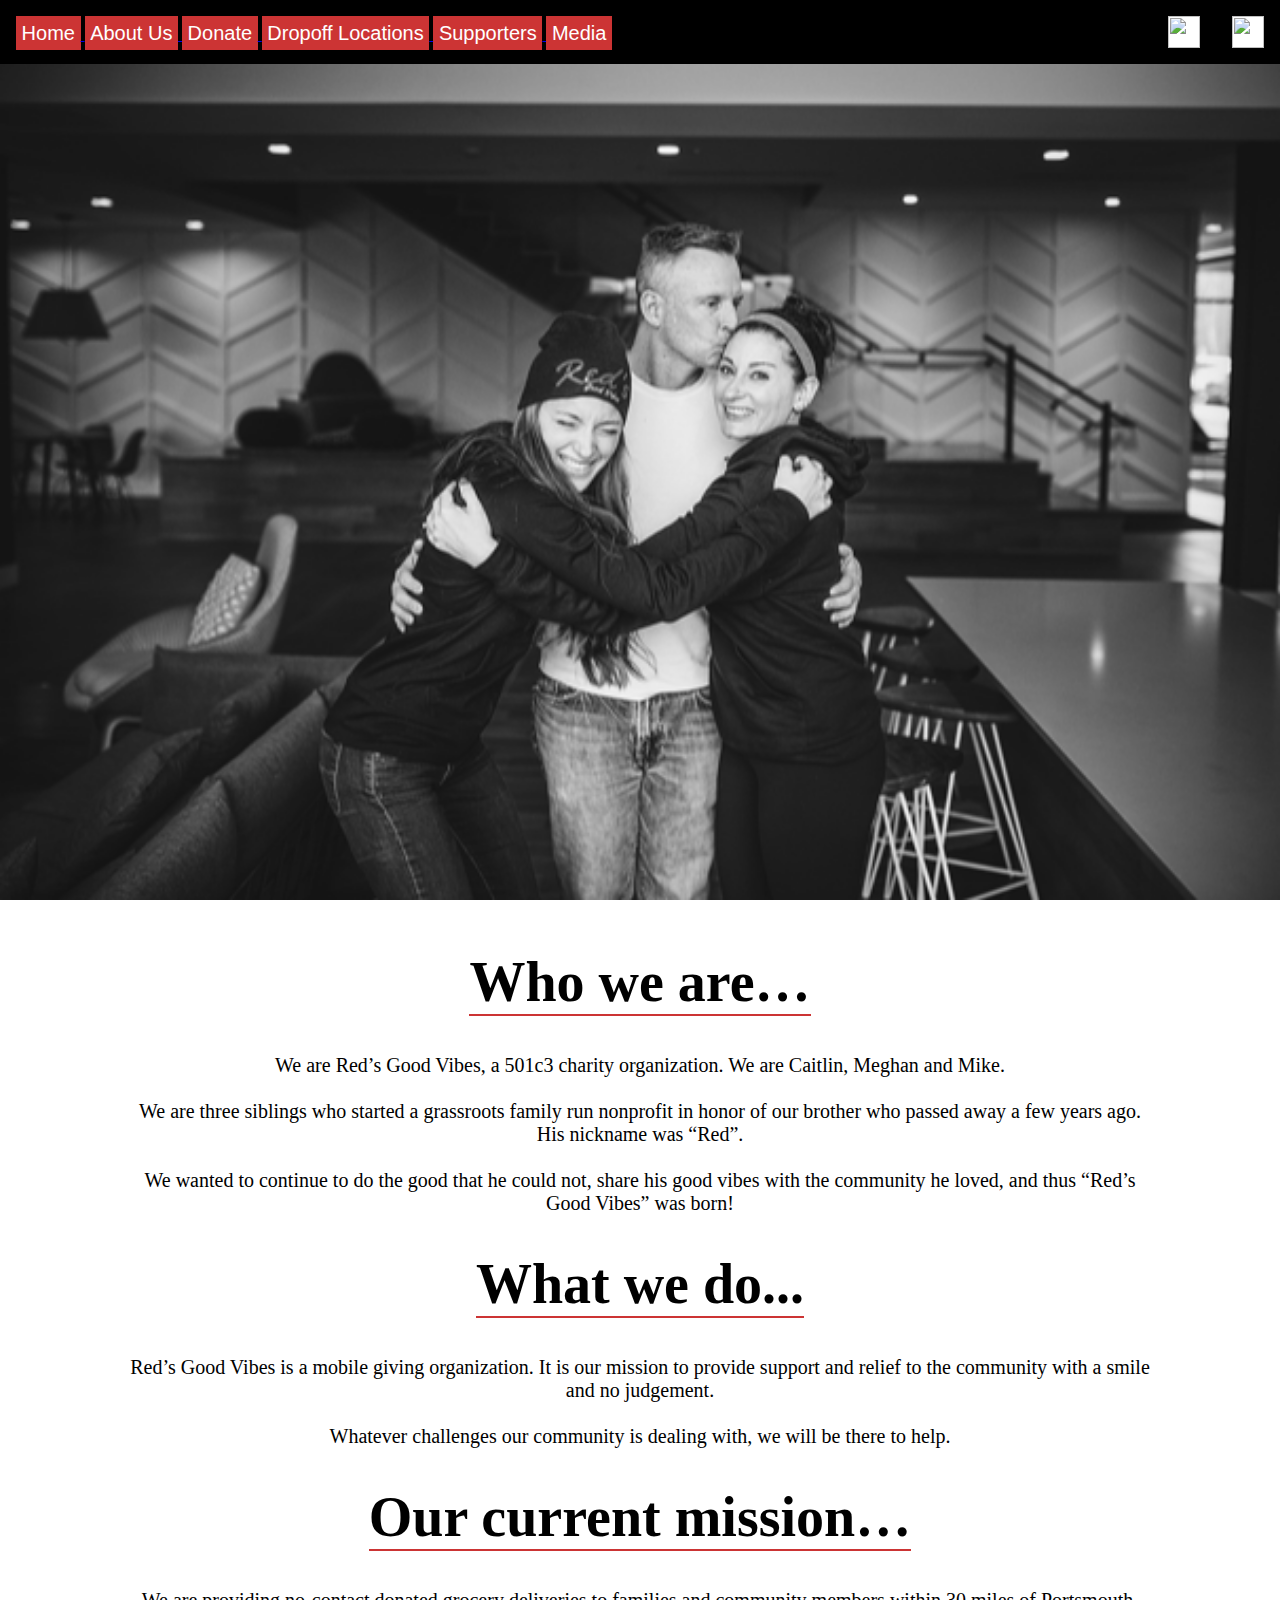
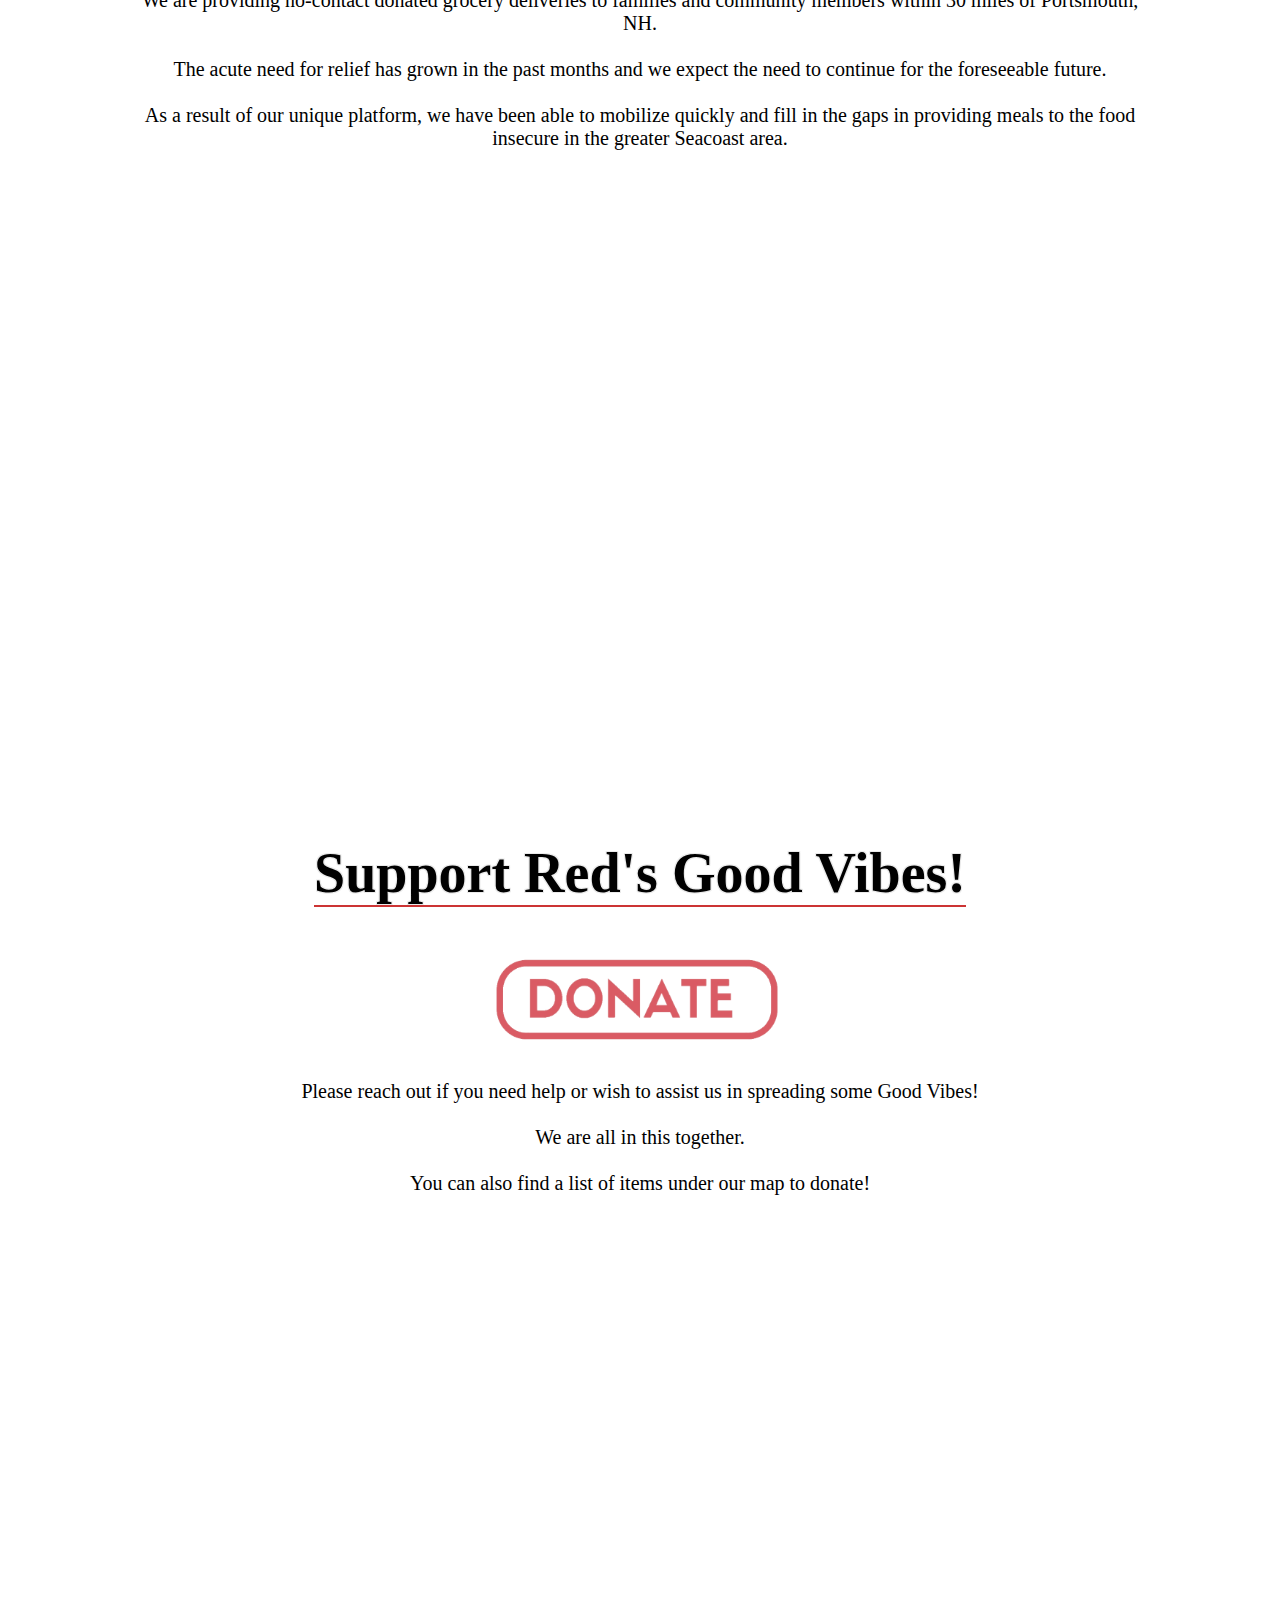
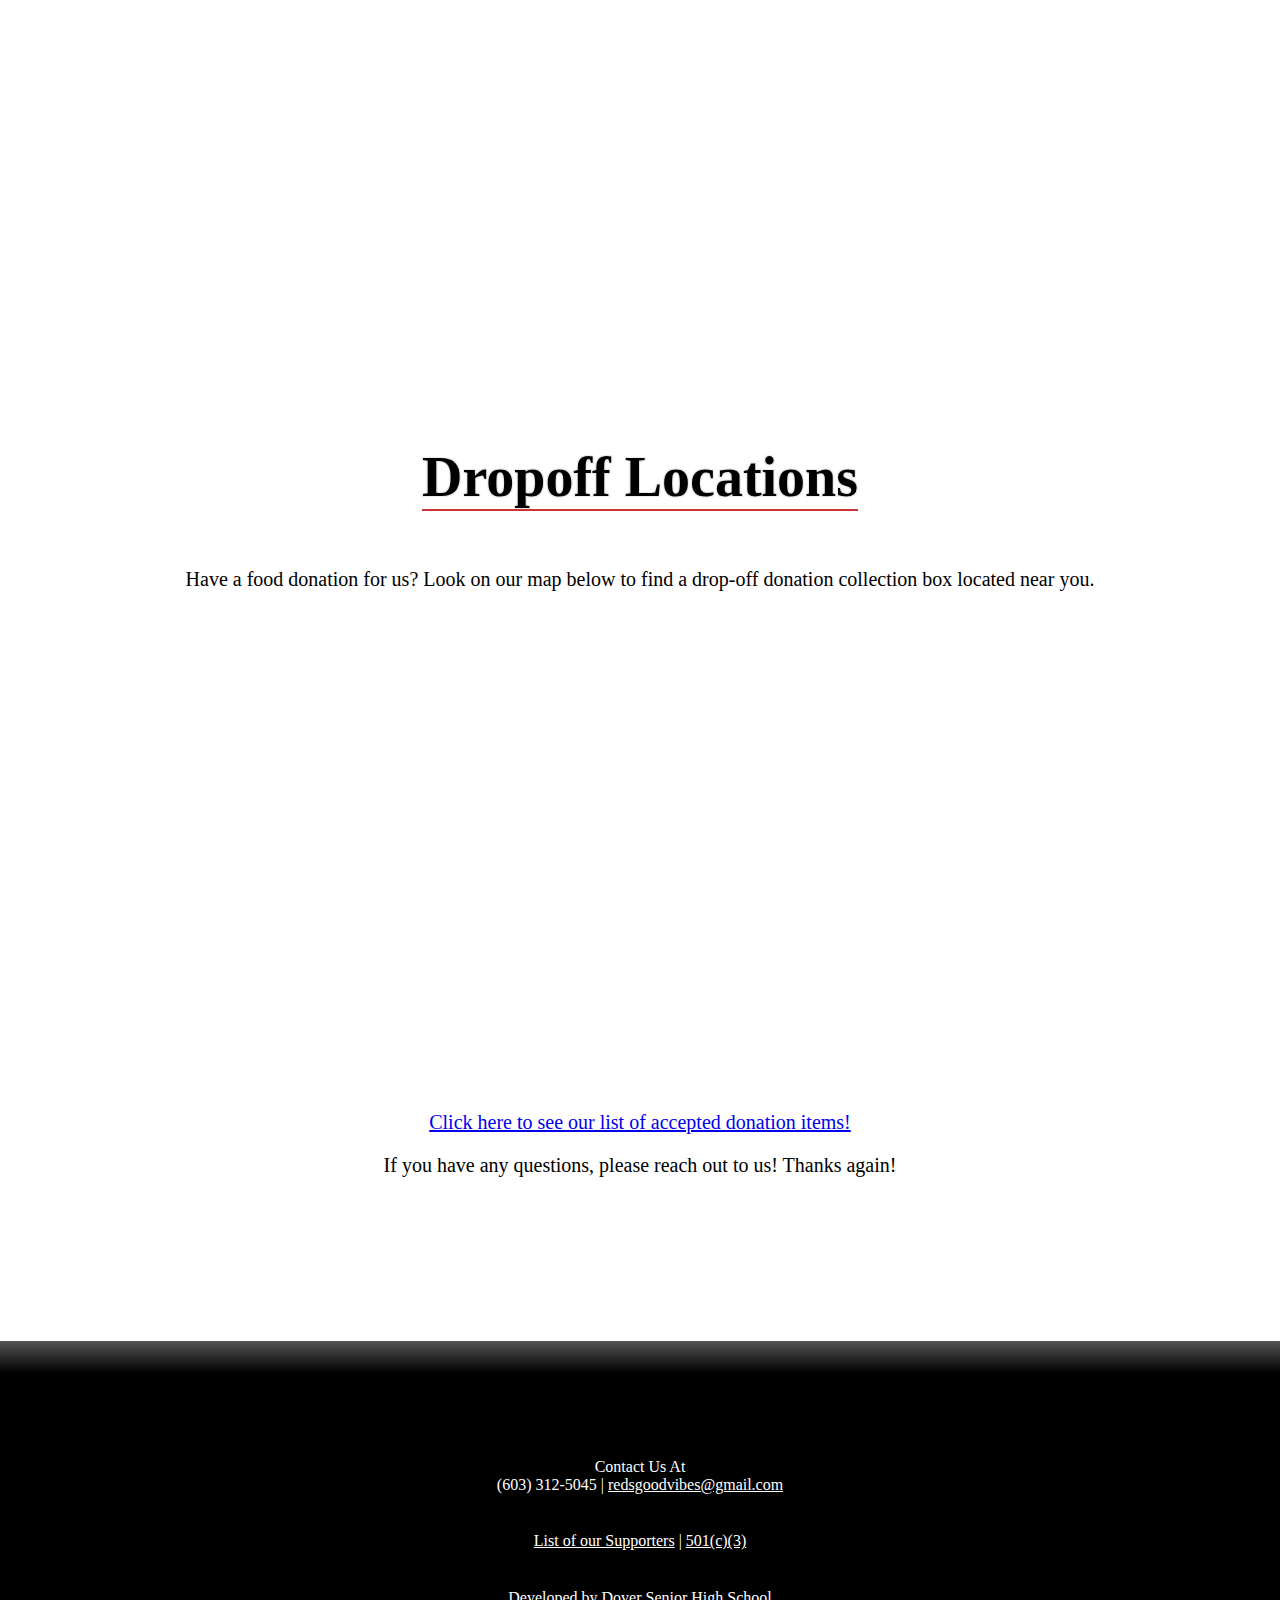
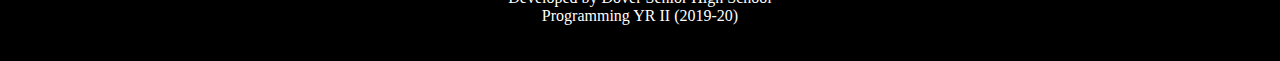
==== commit f677cc1d: "NOW THIS IS THE FINAL PUSH" ====
--- a/docs/view/index.html
+++ b/docs/view/index.html
@@ -57,6 +57,13 @@
 					</div>
 				</div>
 			</a>
+			<a href="media.html">
+					<div class="menuOption">
+						<div class="opContent">
+							Media
+						</div>
+					</div>
+				</a>
 		</div>
 		<div class="socialMedia">
 			<a href="https://www.instagram.com/redsgoodvibes/">
--- a/docs/static/css/index.css
+++ b/docs/static/css/index.css
@@ -34,6 +34,13 @@
 }
 
 .centerimage{
+	margin-top: 2em;
+	display: block;
+	margin-left: auto;
+	margin-right: auto;
+	width:25%
+}
+.newsimage{
 	margin-top: 2em;
 	display: block;
 	margin-left: auto;
@@ -390,4 +397,12 @@
 		padding-top: 5%;
 		width: 100%;
 	}
+
+	.newsimage{
+		margin-top: 2em;
+		display: block;
+		margin-left: auto;
+		margin-right: auto;
+		width:100%
+	}
 }